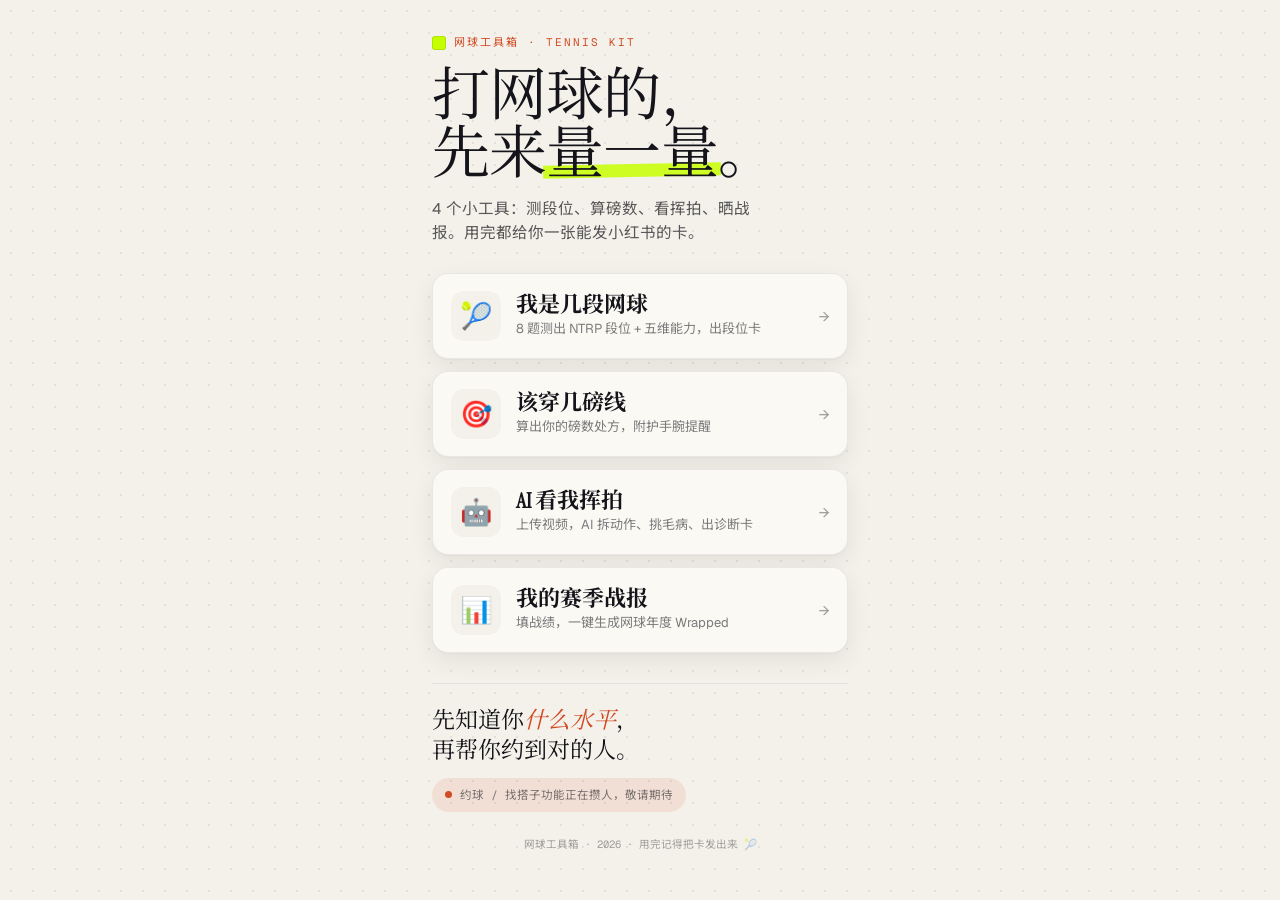
==== index.html @ 1c6d8c58 "网球工具箱 deploy" ====
<!DOCTYPE html>
<html lang="zh-CN">
<head>
<meta charset="utf-8">
<meta name="viewport" content="width=device-width, initial-scale=1, maximum-scale=1, user-scalable=no">
<title>网球工具箱 · 测段位 · 算磅数 · 看挥拍 · 晒战报</title>
<link rel="preconnect" href="https://fonts.googleapis.com">
<link rel="preconnect" href="https://fonts.gstatic.com" crossorigin>
<link href="https://fonts.googleapis.com/css2?family=Instrument+Serif:ital@0;1&family=Geist:wght@400;500;600&family=Geist+Mono:wght@400;500&family=Noto+Serif+SC:wght@500;700&family=Noto+Sans+SC:wght@400;500&display=swap" rel="stylesheet">
<style>
:root{
  --ink:#14141A; --ink-70:rgba(20,20,26,.70); --ink-55:rgba(20,20,26,.55); --ink-38:rgba(20,20,26,.38);
  --ink-12:rgba(20,20,26,.12); --ink-08:rgba(20,20,26,.08);
  --bone:#F4F1EA; --paper:#FBF9F4; --accent:#D14A24; --accent-soft:rgba(209,74,36,.10);
  --grass:#C6FF00; --grass-deep:#9FD000;
  --font-display:"Instrument Serif","Noto Serif SC",Georgia,serif;
  --font-ui:"Geist","Noto Sans SC",-apple-system,system-ui,sans-serif;
  --font-mono:"Geist Mono","Noto Sans SC",ui-monospace,monospace;
  --shadow:0 1px 2px rgba(20,20,26,.04),0 8px 24px rgba(20,20,26,.07);
  --ease:cubic-bezier(.2,.7,.2,1);
}
*{box-sizing:border-box;margin:0;padding:0}
body{background:var(--bone);color:var(--ink);font-family:var(--font-ui);line-height:1.55;-webkit-font-smoothing:antialiased;
  display:flex;justify-content:center;min-height:100vh;background-image:radial-gradient(var(--ink-08) 1px,transparent 1px);background-size:22px 22px}
.wrap{width:100%;max-width:460px;padding:34px 22px 40px;display:flex;flex-direction:column;animation:lift .5s var(--ease) both}
@keyframes lift{from{opacity:0;transform:translateY(14px);filter:blur(3px)}to{opacity:1;transform:none;filter:none}}
.brandline{font-family:var(--font-mono);font-size:11px;letter-spacing:.18em;text-transform:uppercase;color:var(--accent);display:flex;align-items:center;gap:8px}
.brandline::before{content:"";width:14px;height:14px;background:var(--grass);border-radius:3px;box-shadow:0 0 0 1px var(--ink-12) inset}
.hero{font-family:var(--font-display);font-weight:400;font-size:58px;line-height:1;letter-spacing:-.015em;margin:16px 0 0}
.hero em{font-style:italic;color:var(--accent)}
.hero .mark{position:relative;display:inline-block}
.hero .mark::after{content:"";position:absolute;left:-2%;right:-2%;bottom:6px;height:13px;background:var(--grass);z-index:-1;opacity:.85;transform:rotate(-1.2deg)}
.sub{font-size:15.5px;color:var(--ink-70);margin-top:14px;max-width:32ch}
.tools{margin-top:28px;display:flex;flex-direction:column;gap:12px}
.tool{display:flex;align-items:center;gap:15px;background:var(--paper);border:1px solid var(--ink-08);border-radius:16px;padding:17px 18px;text-decoration:none;color:var(--ink);box-shadow:var(--shadow);transition:transform .16s var(--ease),border-color .16s,box-shadow .2s}
.tool:hover{border-color:var(--ink-38);transform:translateY(-2px);box-shadow:0 4px 8px rgba(20,20,26,.06),0 14px 32px rgba(20,20,26,.1)}
.tool:active{transform:translateY(0) scale(.99)}
.tool .em{font-size:26px;width:50px;height:50px;border-radius:13px;background:var(--bone);display:flex;align-items:center;justify-content:center;flex:none}
.tool .tx{flex:1}
.tool .tx h3{font-family:var(--font-display);font-size:22px;line-height:1.08}
.tool .tx p{font-size:13px;color:var(--ink-55);margin-top:2px}
.tool .ar{color:var(--ink-38);font-size:17px;font-family:var(--font-mono);transition:transform .16s var(--ease),color .16s}
.tool:hover .ar{color:var(--accent);transform:translateX(3px)}
.foot{margin-top:30px;border-top:1px solid var(--ink-08);padding-top:22px}
.foot .big{font-family:var(--font-display);font-size:23px;line-height:1.3}
.foot .big em{font-style:italic;color:var(--accent)}
.foot .note{margin-top:12px;display:inline-flex;align-items:center;gap:8px;font-family:var(--font-mono);font-size:11.5px;color:var(--ink-55);background:var(--accent-soft);padding:8px 13px;border-radius:999px}
.foot .note i{width:7px;height:7px;border-radius:50%;background:var(--accent);display:inline-block}
.copyfoot{margin-top:24px;font-family:var(--font-mono);font-size:10.5px;color:var(--ink-38);text-align:center}
</style>
</head>
<body>
<div class="wrap">
  <div class="brandline">网球工具箱 · Tennis Kit</div>
  <h1 class="hero">打网球的，<br>先来<span class="mark">量一量</span>。</h1>
  <p class="sub">4 个小工具：测段位、算磅数、看挥拍、晒战报。用完都给你一张能发小红书的卡。</p>

  <div class="tools">
    <a class="tool" href="./level/index.html">
      <div class="em">🎾</div>
      <div class="tx"><h3>我是几段网球</h3><p>8 题测出 NTRP 段位 + 五维能力，出段位卡</p></div>
      <div class="ar">→</div>
    </a>
    <a class="tool" href="./string/index.html">
      <div class="em">🎯</div>
      <div class="tx"><h3>该穿几磅线</h3><p>算出你的磅数处方，附护手腕提醒</p></div>
      <div class="ar">→</div>
    </a>
    <a class="tool" href="./swing/index.html">
      <div class="em">🤖</div>
      <div class="tx"><h3>AI 看我挥拍</h3><p>上传视频，AI 拆动作、挑毛病、出诊断卡</p></div>
      <div class="ar">→</div>
    </a>
    <a class="tool" href="./season/index.html">
      <div class="em">📊</div>
      <div class="tx"><h3>我的赛季战报</h3><p>填战绩，一键生成网球年度 Wrapped</p></div>
      <div class="ar">→</div>
    </a>
  </div>

  <div class="foot">
    <div class="big">先知道你<em>什么水平</em>，<br>再帮你约到对的人。</div>
    <div class="note"><i></i>约球 / 找搭子功能正在攒人，敬请期待</div>
  </div>
  <div class="copyfoot">网球工具箱 · 2026 · 用完记得把卡发出来 🎾</div>
</div>
</body>
</html>
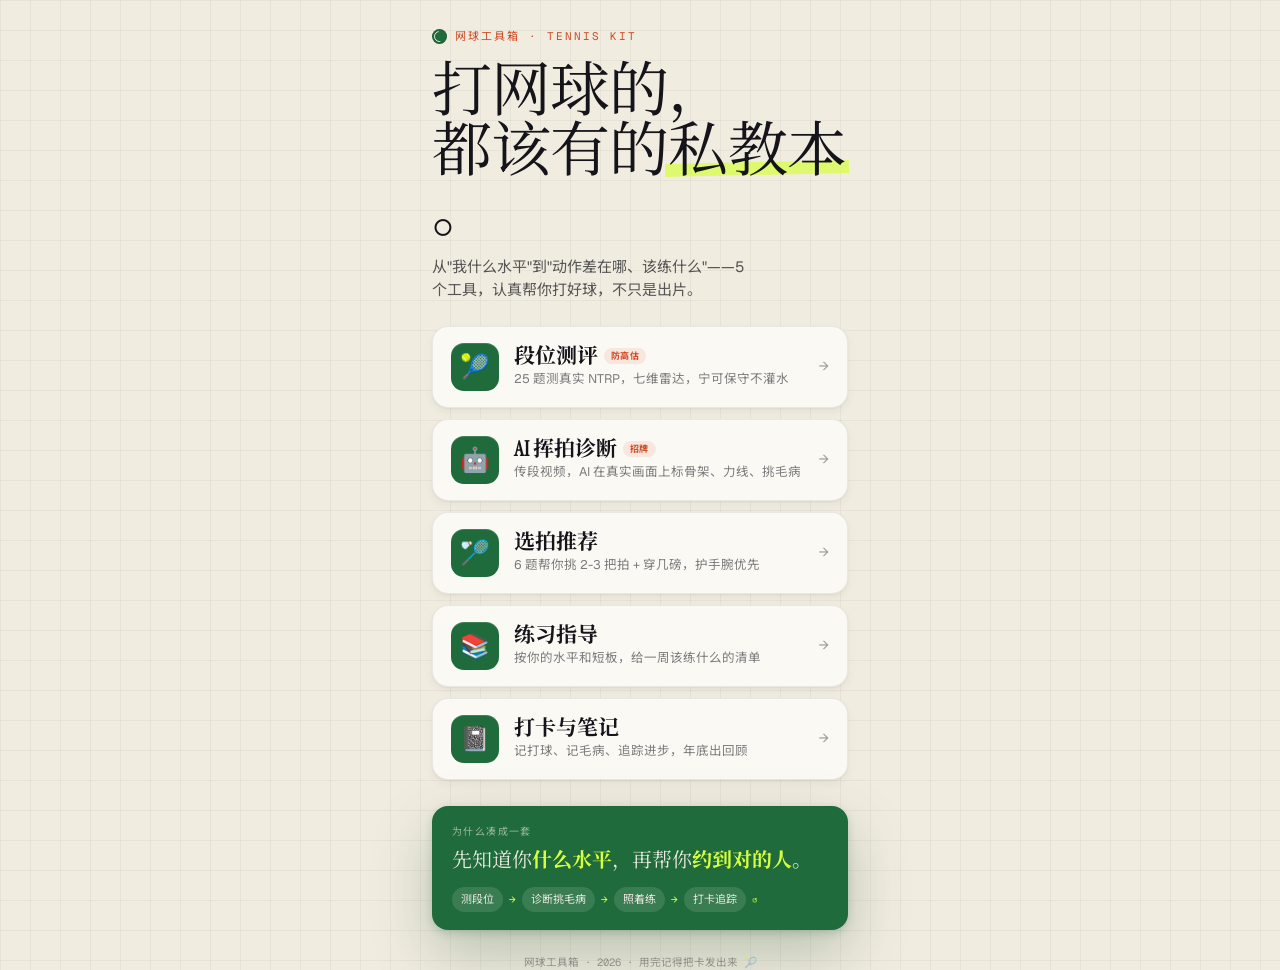
==== commit df80373c: "V2: 段位/AI诊断/选拍/练习/打卡 全重做 + 球场速写本 UI" ====
--- a/index.html
+++ b/index.html
@@ -3,84 +3,55 @@
 <head>
 <meta charset="utf-8">
 <meta name="viewport" content="width=device-width, initial-scale=1, maximum-scale=1, user-scalable=no">
-<title>网球工具箱 · 测段位 · 算磅数 · 看挥拍 · 晒战报</title>
-<link rel="preconnect" href="https://fonts.googleapis.com">
-<link rel="preconnect" href="https://fonts.gstatic.com" crossorigin>
+<title>网球工具箱 · 测段位 · AI看挥拍 · 选拍 · 练习 · 打卡</title>
+<link rel="preconnect" href="https://fonts.googleapis.com"><link rel="preconnect" href="https://fonts.gstatic.com" crossorigin>
 <link href="https://fonts.googleapis.com/css2?family=Instrument+Serif:ital@0;1&family=Geist:wght@400;500;600&family=Geist+Mono:wght@400;500&family=Noto+Serif+SC:wght@500;700&family=Noto+Sans+SC:wght@400;500&display=swap" rel="stylesheet">
+<link rel="stylesheet" href="./assets/app.css">
 <style>
-:root{
-  --ink:#14141A; --ink-70:rgba(20,20,26,.70); --ink-55:rgba(20,20,26,.55); --ink-38:rgba(20,20,26,.38);
-  --ink-12:rgba(20,20,26,.12); --ink-08:rgba(20,20,26,.08);
-  --bone:#F4F1EA; --paper:#FBF9F4; --accent:#D14A24; --accent-soft:rgba(209,74,36,.10);
-  --grass:#C6FF00; --grass-deep:#9FD000;
-  --font-display:"Instrument Serif","Noto Serif SC",Georgia,serif;
-  --font-ui:"Geist","Noto Sans SC",-apple-system,system-ui,sans-serif;
-  --font-mono:"Geist Mono","Noto Sans SC",ui-monospace,monospace;
-  --shadow:0 1px 2px rgba(20,20,26,.04),0 8px 24px rgba(20,20,26,.07);
-  --ease:cubic-bezier(.2,.7,.2,1);
-}
-*{box-sizing:border-box;margin:0;padding:0}
-body{background:var(--bone);color:var(--ink);font-family:var(--font-ui);line-height:1.55;-webkit-font-smoothing:antialiased;
-  display:flex;justify-content:center;min-height:100vh;background-image:radial-gradient(var(--ink-08) 1px,transparent 1px);background-size:22px 22px}
-.wrap{width:100%;max-width:460px;padding:34px 22px 40px;display:flex;flex-direction:column;animation:lift .5s var(--ease) both}
-@keyframes lift{from{opacity:0;transform:translateY(14px);filter:blur(3px)}to{opacity:1;transform:none;filter:none}}
-.brandline{font-family:var(--font-mono);font-size:11px;letter-spacing:.18em;text-transform:uppercase;color:var(--accent);display:flex;align-items:center;gap:8px}
-.brandline::before{content:"";width:14px;height:14px;background:var(--grass);border-radius:3px;box-shadow:0 0 0 1px var(--ink-12) inset}
-.hero{font-family:var(--font-display);font-weight:400;font-size:58px;line-height:1;letter-spacing:-.015em;margin:16px 0 0}
-.hero em{font-style:italic;color:var(--accent)}
-.hero .mark{position:relative;display:inline-block}
-.hero .mark::after{content:"";position:absolute;left:-2%;right:-2%;bottom:6px;height:13px;background:var(--grass);z-index:-1;opacity:.85;transform:rotate(-1.2deg)}
-.sub{font-size:15.5px;color:var(--ink-70);margin-top:14px;max-width:32ch}
-.tools{margin-top:28px;display:flex;flex-direction:column;gap:12px}
-.tool{display:flex;align-items:center;gap:15px;background:var(--paper);border:1px solid var(--ink-08);border-radius:16px;padding:17px 18px;text-decoration:none;color:var(--ink);box-shadow:var(--shadow);transition:transform .16s var(--ease),border-color .16s,box-shadow .2s}
-.tool:hover{border-color:var(--ink-38);transform:translateY(-2px);box-shadow:0 4px 8px rgba(20,20,26,.06),0 14px 32px rgba(20,20,26,.1)}
+.tools{margin-top:24px;display:flex;flex-direction:column;gap:11px}
+.tool{display:flex;align-items:center;gap:15px;background:var(--paper);border:1px solid var(--ink-08);border-radius:16px;padding:16px 18px;text-decoration:none;color:var(--ink);box-shadow:var(--sh-whisper);transition:transform .16s var(--ease-out),border-color .16s,box-shadow .2s}
+.tool:hover{border-color:var(--ink-20);transform:translateY(-2px);box-shadow:var(--sh-raise)}
 .tool:active{transform:translateY(0) scale(.99)}
-.tool .em{font-size:26px;width:50px;height:50px;border-radius:13px;background:var(--bone);display:flex;align-items:center;justify-content:center;flex:none}
+.tool .em{font-size:24px;width:48px;height:48px;border-radius:13px;background:var(--court);color:#fff;display:grid;place-items:center;flex:none;box-shadow:inset 0 1px 0 rgba(255,255,255,.15)}
 .tool .tx{flex:1}
-.tool .tx h3{font-family:var(--font-display);font-size:22px;line-height:1.08}
-.tool .tx p{font-size:13px;color:var(--ink-55);margin-top:2px}
-.tool .ar{color:var(--ink-38);font-size:17px;font-family:var(--font-mono);transition:transform .16s var(--ease),color .16s}
+.tool .tx h3{font-family:var(--font-display);font-size:21px;line-height:1.08}
+.tool .tx p{font-size:12.5px;color:var(--ink-55);margin-top:2px}
+.tool .ar{color:var(--ink-40);font-family:var(--font-mono);transition:transform .16s var(--ease-out),color .16s}
 .tool:hover .ar{color:var(--accent);transform:translateX(3px)}
-.foot{margin-top:30px;border-top:1px solid var(--ink-08);padding-top:22px}
-.foot .big{font-family:var(--font-display);font-size:23px;line-height:1.3}
-.foot .big em{font-style:italic;color:var(--accent)}
-.foot .note{margin-top:12px;display:inline-flex;align-items:center;gap:8px;font-family:var(--font-mono);font-size:11.5px;color:var(--ink-55);background:var(--accent-soft);padding:8px 13px;border-radius:999px}
-.foot .note i{width:7px;height:7px;border-radius:50%;background:var(--accent);display:inline-block}
-.copyfoot{margin-top:24px;font-family:var(--font-mono);font-size:10.5px;color:var(--ink-38);text-align:center}
+.tool .tag{font-family:var(--font-mono);font-size:9px;letter-spacing:.05em;text-transform:uppercase;color:var(--accent);background:var(--accent-soft);padding:2px 7px;border-radius:999px;margin-left:6px;vertical-align:middle}
+.loop{margin-top:26px;background:var(--court);border-radius:16px;padding:18px 20px;color:var(--on-court);box-shadow:var(--sh-court)}
+.loop .lt{font-family:var(--font-mono);font-size:10px;letter-spacing:.14em;text-transform:uppercase;color:var(--on-court-dim)}
+.loop .lf{font-family:var(--font-display);font-size:20px;line-height:1.35;margin-top:8px}
+.loop .lf b{color:var(--ball);font-style:normal}
+.loop .chain{display:flex;align-items:center;gap:6px;margin-top:13px;font-family:var(--font-mono);font-size:11px;color:var(--on-court);flex-wrap:wrap}
+.loop .chain span{background:rgba(255,255,255,.12);padding:4px 9px;border-radius:999px}
+.loop .chain i{color:var(--ball);font-style:normal}
+.copyfoot{margin-top:24px;font-family:var(--font-mono);font-size:10.5px;color:var(--ink-40);text-align:center}
 </style>
 </head>
 <body>
 <div class="wrap">
-  <div class="brandline">网球工具箱 · Tennis Kit</div>
-  <h1 class="hero">打网球的，<br>先来<span class="mark">量一量</span>。</h1>
-  <p class="sub">4 个小工具：测段位、算磅数、看挥拍、晒战报。用完都给你一张能发小红书的卡。</p>
+  <div class="brandline"><span class="logo"></span>网球工具箱 · Tennis Kit</div>
+  <h1 class="hero">打网球的，<br>都该有的<span class="mark">私教本</span>。</h1>
+  <p class="sub">从"我什么水平"到"动作差在哪、该练什么"——5 个工具，认真帮你打好球，不只是出片。</p>
 
   <div class="tools">
     <a class="tool" href="./level/index.html">
-      <div class="em">🎾</div>
-      <div class="tx"><h3>我是几段网球</h3><p>8 题测出 NTRP 段位 + 五维能力，出段位卡</p></div>
-      <div class="ar">→</div>
-    </a>
+      <div class="em">🎾</div><div class="tx"><h3>段位测评<span class="tag">防高估</span></h3><p>25 题测真实 NTRP，七维雷达，宁可保守不灌水</p></div><div class="ar">→</div></a>
+    <a class="tool" href="./swing/index.html">
+      <div class="em">🤖</div><div class="tx"><h3>AI 挥拍诊断<span class="tag">招牌</span></h3><p>传段视频，AI 在真实画面上标骨架、力线、挑毛病</p></div><div class="ar">→</div></a>
     <a class="tool" href="./string/index.html">
-      <div class="em">🎯</div>
-      <div class="tx"><h3>该穿几磅线</h3><p>算出你的磅数处方，附护手腕提醒</p></div>
-      <div class="ar">→</div>
-    </a>
-    <a class="tool" href="./swing/index.html">
-      <div class="em">🤖</div>
-      <div class="tx"><h3>AI 看我挥拍</h3><p>上传视频，AI 拆动作、挑毛病、出诊断卡</p></div>
-      <div class="ar">→</div>
-    </a>
-    <a class="tool" href="./season/index.html">
-      <div class="em">📊</div>
-      <div class="tx"><h3>我的赛季战报</h3><p>填战绩，一键生成网球年度 Wrapped</p></div>
-      <div class="ar">→</div>
-    </a>
+      <div class="em">🏸</div><div class="tx"><h3>选拍推荐</h3><p>6 题帮你挑 2-3 把拍 + 穿几磅，护手腕优先</p></div><div class="ar">→</div></a>
+    <a class="tool" href="./practice/index.html">
+      <div class="em">📚</div><div class="tx"><h3>练习指导</h3><p>按你的水平和短板，给一周该练什么的清单</p></div><div class="ar">→</div></a>
+    <a class="tool" href="./log/index.html">
+      <div class="em">📓</div><div class="tx"><h3>打卡与笔记</h3><p>记打球、记毛病、追踪进步，年底出回顾</p></div><div class="ar">→</div></a>
   </div>
 
-  <div class="foot">
-    <div class="big">先知道你<em>什么水平</em>，<br>再帮你约到对的人。</div>
-    <div class="note"><i></i>约球 / 找搭子功能正在攒人，敬请期待</div>
+  <div class="loop">
+    <div class="lt">为什么凑成一套</div>
+    <div class="lf">先知道你<b>什么水平</b>，再帮你<b>约到对的人</b>。</div>
+    <div class="chain"><span>测段位</span><i>→</i><span>诊断挑毛病</span><i>→</i><span>照着练</span><i>→</i><span>打卡追踪</span><i>↺</i></div>
   </div>
   <div class="copyfoot">网球工具箱 · 2026 · 用完记得把卡发出来 🎾</div>
 </div>
--- a/assets/app.css
+++ b/assets/app.css
@@ -0,0 +1,215 @@
+/* ============================================================
+   网球工具箱 · 统一设计系统「球场速写本 / Baseline」v2
+   双绿体系：--court 球场深苔绿(识别/深色记分牌) + --ball 网球荧光(只做"球"符号)
+   ============================================================ */
+:root{
+  /* 墨色（暖近黑） */
+  --ink:#14141A; --ink-80:rgba(20,20,26,.80); --ink-70:rgba(20,20,26,.70);
+  --ink-55:rgba(20,20,26,.55); --ink-40:rgba(20,20,26,.38); --ink-20:rgba(20,20,26,.18);
+  --ink-12:rgba(20,20,26,.12); --ink-08:rgba(20,20,26,.08); --ink-04:rgba(20,20,26,.04);
+  /* 纸/骨白 */
+  --bone:#F1ECE0; --bone-2:#E8E1D2; --paper:#FBF9F4;
+  /* 主强调：朱红 */
+  --accent:#D14A24; --accent-soft:rgba(209,74,36,.10); --accent-line:rgba(209,74,36,.22);
+  /* 运动识别色 */
+  --court:#1F6B3B; --court-deep:#164D2B; --court-soft:rgba(31,107,59,.10); --court-line:rgba(31,107,59,.24);
+  --ball:#D8FF3E; --ball-ink:#9FC400;
+  /* 语义 */
+  --ok:#1E8A5E; --ok-soft:rgba(30,138,94,.12); --warn:#B4521A; --warn-soft:rgba(180,82,26,.10);
+  --on-court:rgba(245,241,234,.94); --on-court-dim:rgba(245,241,234,.58);
+  /* 字体 */
+  --font-display:"Instrument Serif","Noto Serif SC",Georgia,serif;
+  --font-ui:"Geist","Noto Sans SC",-apple-system,system-ui,sans-serif;
+  --font-mono:"Geist Mono",ui-monospace,"Noto Sans SC",monospace;
+  /* 字号 */
+  --fs-micro:11px; --fs-meta:12px; --fs-sm:13px; --fs-body:15px; --fs-lede:18px;
+  --fs-h3:22px; --fs-h2-sm:30px; --fs-h2:44px; --fs-h1:60px; --fs-display:100px;
+  /* 圆角 */
+  --r-chip:999px; --r-btn:12px; --r-field:12px; --r-card:18px; --r-card-lg:22px; --r-sm:10px;
+  /* 阴影（暖棕调多层） */
+  --sh-whisper:0 1px 2px rgba(40,30,18,.05),0 4px 10px rgba(40,30,18,.05);
+  --sh-raise:0 2px 4px rgba(40,30,18,.06),0 10px 24px rgba(40,30,18,.08);
+  --sh-card:0 2px 6px rgba(40,30,18,.07),0 18px 44px rgba(40,30,18,.12);
+  --sh-court:0 3px 8px rgba(22,77,43,.18),0 24px 60px rgba(22,77,43,.26);
+  --sh-inset:inset 0 1px 0 rgba(255,255,255,.5);
+  /* 间距 */
+  --sp-1:4px;--sp-2:8px;--sp-3:12px;--sp-4:16px;--sp-5:20px;--sp-6:24px;--sp-8:32px;--sp-10:40px;--sp-12:48px;
+  /* 缓动 */
+  --ease:cubic-bezier(.2,.7,.2,1); --ease-out:cubic-bezier(.16,1,.3,1); --ease-io:cubic-bezier(.65,0,.35,1);
+  --dur-fast:.13s; --dur-med:.2s; --dur-slow:.32s;
+  --court-grid:rgba(20,20,26,.045);
+}
+*{box-sizing:border-box;margin:0;padding:0}
+html,body{height:100%}
+body{
+  background:var(--bone); color:var(--ink); font-family:var(--font-ui); line-height:1.55;
+  -webkit-font-smoothing:antialiased; text-rendering:optimizeLegibility; display:flex; justify-content:center;
+  background-image:linear-gradient(var(--court-grid) 1px,transparent 1px),linear-gradient(90deg,var(--court-grid) 1px,transparent 1px);
+  background-size:30px 30px;
+}
+.wrap{width:100%;max-width:460px;min-height:100vh;padding:28px 22px 44px;display:flex;flex-direction:column}
+.view{display:none}
+.view.on{display:flex;flex-direction:column;flex:1;animation:liftin .5s var(--ease-out) both}
+@keyframes liftin{from{opacity:0;transform:translateY(16px) scale(.99);filter:blur(3px)}to{opacity:1;transform:none;filter:none}}
+
+/* 纸张颗粒 */
+.grain{position:relative;isolation:isolate}
+.grain::before{content:"";position:absolute;inset:0;pointer-events:none;z-index:0;opacity:.4;mix-blend-mode:multiply;
+  background-image:url("data:image/svg+xml,%3Csvg viewBox='0 0 200 200' xmlns='http://www.w3.org/2000/svg'%3E%3Cfilter id='n'%3E%3CfeTurbulence type='fractalNoise' baseFrequency='0.9' numOctaves='2'/%3E%3CfeColorMatrix values='0 0 0 0 0 0 0 0 0 0 0 0 0 0 0 0 0 0 0.5 0'/%3E%3C/filter%3E%3Crect width='100%25' height='100%25' filter='url(%23n)'/%3E%3C/svg%3E")}
+@media(max-width:720px){.grain::before{display:none}}
+
+/* 品牌行 + 网球 logo */
+.brandline{font-family:var(--font-mono);font-size:11px;letter-spacing:.18em;text-transform:uppercase;color:var(--accent);display:flex;align-items:center;gap:8px}
+.brandline .logo{width:15px;height:15px;border-radius:50%;flex:none;position:relative;background:var(--court);box-shadow:0 0 0 1px var(--ink-12) inset}
+.brandline .logo::after{content:"";position:absolute;inset:2px;border-radius:50%;border:1.5px solid rgba(255,255,255,.85);clip-path:polygon(0 0,42% 0,58% 100%,0 100%)}
+
+/* 标题 */
+.hero{font-family:var(--font-display);font-weight:400;font-size:var(--fs-h1);line-height:1;letter-spacing:-.015em;margin:16px 0 0}
+.hero em{font-style:italic;color:var(--accent)}
+.hero .mark{position:relative;display:inline-block}
+.hero .mark::after{content:"";position:absolute;left:-2%;right:-2%;bottom:6px;height:13px;background:var(--ball);z-index:-1;opacity:.7;transform:rotate(-1.2deg)}
+.sub{font-size:var(--fs-body);color:var(--ink-70);margin-top:14px;max-width:32ch}
+.display{font-family:var(--font-display);font-weight:400;line-height:1.05;letter-spacing:-.01em}
+.display em{font-style:italic;color:var(--accent)}
+.mono{font-family:var(--font-mono)}
+
+/* 顶部进度 */
+.q-head{display:flex;align-items:center;justify-content:space-between;margin-bottom:18px}
+.q-count{font-family:var(--font-mono);font-size:13px;color:var(--ink-55)}
+.q-count b{color:var(--accent);font-size:15px}
+.bar{position:relative;height:6px;background:var(--ink-08);border-radius:999px;overflow:hidden;margin-bottom:28px}
+.bar::before{content:"";position:absolute;inset:0;background:repeating-linear-gradient(90deg,transparent 0 calc(25% - 1px),rgba(20,20,26,.10) calc(25% - 1px) 25%)}
+.bar>i{position:relative;display:block;height:100%;border-radius:999px;background:linear-gradient(90deg,var(--court),var(--court-deep));transition:width .45s var(--ease-io)}
+.bar>i::after{content:"";position:absolute;right:-1px;top:50%;transform:translateY(-50%);width:8px;height:8px;border-radius:50%;background:var(--ball);box-shadow:0 0 0 3px rgba(216,255,62,.25)}
+
+/* 问题/维度标 */
+.q-dim{font-family:var(--font-mono);font-size:11px;letter-spacing:.14em;text-transform:uppercase;color:var(--accent);margin-bottom:10px}
+.q-title{font-family:var(--font-display);font-size:32px;line-height:1.12;letter-spacing:-.01em;margin-bottom:8px}
+.q-note{font-size:13px;color:var(--ink-40);margin-bottom:22px;line-height:1.5}
+
+/* 选项卡 */
+.opts{display:flex;flex-direction:column;gap:11px}
+.opt{position:relative;text-align:left;background:var(--paper);border:1px solid var(--ink-08);border-radius:14px;padding:15px 17px;font-size:15px;color:var(--ink);cursor:pointer;display:flex;align-items:center;gap:14px;box-shadow:var(--sh-whisper);overflow:hidden;transition:border-color var(--dur-med),background var(--dur-med),transform var(--dur-fast) var(--ease-out),box-shadow var(--dur-med)}
+.opt::before{content:"";position:absolute;left:0;top:0;bottom:0;width:3px;background:var(--accent);transform:scaleY(0);transition:transform var(--dur-med) var(--ease-out)}
+.opt:hover{border-color:var(--ink-20);transform:translateX(2px)}
+.opt:hover::before{transform:scaleY(.4)}
+.opt .ix{font-family:var(--font-mono);font-size:12px;color:var(--ink-40);border:1px solid var(--ink-12);border-radius:8px;width:25px;height:25px;display:grid;place-items:center;flex:none;transition:all var(--dur-med)}
+.opt .ox{flex:1}
+.opt.sel{border-color:var(--accent);background:var(--accent-soft);box-shadow:var(--sh-raise)}
+.opt.sel::before{transform:scaleY(1)}
+.opt.sel .ix{background:var(--accent);color:#fff;border-color:var(--accent)}
+
+/* chip 单选 */
+.chips{display:flex;gap:8px;flex-wrap:wrap}
+.chip{font-family:var(--font-ui);font-size:14px;padding:10px 15px;border:1px solid var(--ink-12);border-radius:var(--r-chip);background:var(--paper);color:var(--ink-70);cursor:pointer;box-shadow:var(--sh-whisper);transition:all var(--dur-med) var(--ease)}
+.chip:hover{background:var(--ink-04);color:var(--ink)}
+.chip.sel{background:var(--ink);color:var(--bone);border-color:var(--ink)}
+
+/* 表单 */
+.field{margin-bottom:16px}
+.field>label{display:block;font-family:var(--font-mono);font-size:10.5px;letter-spacing:.1em;text-transform:uppercase;color:var(--ink-55);margin-bottom:7px}
+.field input,.field textarea,.field select{width:100%;font-family:var(--font-ui);font-size:16px;padding:13px 14px;border:1px solid var(--ink-12);border-radius:var(--r-field);background:var(--paper);color:var(--ink);box-shadow:var(--sh-whisper)}
+.field input:focus,.field textarea:focus{outline:none;border-color:var(--accent)}
+.field-row{display:flex;gap:12px}
+.field-row .field{flex:1}
+
+/* 按钮 */
+.btn{appearance:none;border:1px solid transparent;cursor:pointer;font-family:var(--font-ui);font-weight:500;border-radius:var(--r-btn);transition:transform var(--dur-fast) var(--ease-out),box-shadow var(--dur-med) var(--ease),background var(--dur-med)}
+.btn:active{transform:translateY(1px) scale(.99)}
+.btn-primary{background:var(--ink);color:var(--paper);font-size:17px;padding:16px 22px;width:100%;display:flex;align-items:center;justify-content:center;gap:10px;box-shadow:var(--sh-raise),inset 0 1px 0 rgba(255,255,255,.08)}
+.btn-primary:hover{transform:translateY(-1px);box-shadow:var(--sh-card)}
+.btn-primary .dot{width:9px;height:9px;border-radius:50%;background:var(--ball)}
+.btn-court{background:var(--court);color:#fff;box-shadow:var(--sh-raise)}
+.btn-court:hover{background:var(--court-deep);transform:translateY(-1px)}
+.btn-ghost{background:var(--paper);border:1px solid var(--ink-12);color:var(--ink);font-size:14.5px;padding:14px;box-shadow:var(--sh-whisper)}
+.btn-ghost:hover{background:var(--ink-04);border-color:var(--ink-20)}
+.btn-text{background:none;border:none;color:var(--ink-55);font-family:var(--font-ui);font-size:14px;cursor:pointer;padding:13px;width:100%;text-decoration:underline;text-underline-offset:3px}
+.btn-text:hover{color:var(--ink)}
+.actions{display:flex;flex-direction:column;gap:10px;margin-top:24px}
+.btn-row{display:flex;gap:10px}
+.btn-row .btn{flex:1}
+.hint{margin-top:6px;font-size:12px;color:var(--ink-40);text-align:center;line-height:1.5}
+.intro-foot{margin-top:12px;font-size:12px;color:var(--ink-40);text-align:center;line-height:1.5}
+.meta-row{display:flex;gap:18px;margin-top:24px;font-family:var(--font-mono);font-size:12px;color:var(--ink-55)}
+.meta-row b{color:var(--ink);font-weight:500}
+.intro-top{flex:1;display:flex;flex-direction:column;justify-content:center}
+.tips{margin-top:18px;background:var(--paper);border:1px solid var(--ink-08);border-radius:14px;padding:14px 16px;font-size:13px;color:var(--ink-70);line-height:1.6;box-shadow:var(--sh-whisper)}
+.tips b{color:var(--ink)}
+
+/* ============ 分享卡：深色球场记分牌 + 骨白纸 ============ */
+.r-head{text-align:center;margin-bottom:18px}
+.r-head .brandline{justify-content:center}
+.r-head h2{font-family:var(--font-display);font-size:30px;margin-top:8px}
+.card-stage{display:flex;justify-content:center}
+.card{width:400px;background:var(--paper);border-radius:var(--r-card-lg);overflow:hidden;position:relative;border:1px solid var(--ink-08);box-shadow:var(--sh-card),var(--sh-inset)}
+@media(max-width:430px){.card{width:100%}}
+.card-court{position:relative;padding:24px 28px 22px;background:radial-gradient(120% 140% at 80% -20%,var(--court) 0%,var(--court-deep) 72%);color:var(--on-court)}
+.card-court::after{content:"";position:absolute;left:28px;right:28px;bottom:15px;height:1px;background:rgba(255,255,255,.22)}
+.cc-eyebrow{font-family:var(--font-mono);font-size:11px;letter-spacing:.16em;text-transform:uppercase;color:var(--on-court-dim);display:flex;justify-content:space-between}
+.cc-num{font-family:var(--font-display);font-size:var(--fs-display);line-height:.72;letter-spacing:-.03em;color:#fff;position:relative;display:inline-block;margin-top:10px}
+.cc-num small{font-size:30px;color:var(--on-court-dim)}
+.cc-num .ball{position:absolute;top:6px;right:-20px;width:12px;height:12px;border-radius:50%;background:var(--ball);box-shadow:0 0 0 3px rgba(216,255,62,.22)}
+.cc-side{display:flex;align-items:flex-end;gap:16px}
+.cc-grade{font-family:var(--font-display);font-style:italic;font-size:25px;color:var(--ball);line-height:1.02}
+.cc-tag{font-family:var(--font-mono);font-size:11px;color:var(--on-court-dim);margin-top:7px}
+.card-pad{position:relative;z-index:1;padding:20px 28px 18px}
+.c-quip{font-family:var(--font-display);font-size:20px;line-height:1.34;margin:2px 2px 16px;color:var(--ink)}
+.c-quip::before{content:"\201C";color:var(--accent);font-size:26px;margin-right:1px}
+.c-rows{display:flex;flex-direction:column;gap:12px;border-top:1px solid var(--ink-08);padding-top:15px}
+.c-row{display:flex;gap:12px;align-items:flex-start}
+.c-row .k{font-family:var(--font-mono);font-size:10.5px;letter-spacing:.08em;text-transform:uppercase;color:var(--ink-40);width:78px;flex:none;padding-top:2px}
+.c-row .v{font-size:13.5px;color:var(--ink-70);line-height:1.5}
+.c-row .v b{color:var(--ink);font-weight:600}
+.c-foot{display:flex;align-items:center;justify-content:space-between;margin-top:16px;padding-top:12px;border-top:1px solid var(--ink-08);font-family:var(--font-mono);font-size:10.5px;color:var(--ink-40)}
+.c-foot .badge{display:flex;align-items:center;gap:6px;color:var(--ink-55)}
+.c-foot .badge .ball{width:9px;height:9px;background:var(--ball);border-radius:50%;box-shadow:0 0 0 1.5px var(--ball-ink) inset}
+
+/* 段位刻度尺（court 面板内用浅色版） */
+.sc-track{position:relative;height:3px;background:rgba(255,255,255,.18);border-radius:2px;margin:30px 6px 30px}
+.sc-fill{position:absolute;left:0;top:0;height:100%;background:var(--ball);border-radius:2px}
+.sd{position:absolute;top:50%;width:8px;height:8px;border-radius:50%;background:rgba(255,255,255,.25);transform:translate(-50%,-50%)}
+.sd.on{background:var(--ball)}
+.sd.cur{width:15px;height:15px;background:#fff;box-shadow:0 0 0 4px rgba(216,255,62,.3)}
+.sdl{position:absolute;top:14px;left:50%;transform:translateX(-50%);font-family:var(--font-mono);font-size:9px;color:var(--on-court-dim);white-space:nowrap}
+.sd.cur .sdl{color:#fff;font-weight:600;font-size:10.5px}
+
+/* 刻度条（能力分布） */
+.stat-bar{display:flex;flex-direction:column;gap:10px}
+.stat-bar .srow{display:flex;justify-content:space-between;font-family:var(--font-mono);font-size:11px;letter-spacing:.03em;color:var(--ink-55);margin-bottom:4px}
+.stat-bar .srow b{color:var(--ink);font-weight:500;font-variant-numeric:tabular-nums}
+.stat-bar .rail{height:8px;border-radius:999px;background:var(--ink-08);overflow:hidden}
+.stat-bar .fill{height:100%;border-radius:999px;background:var(--court);transition:width .6s var(--ease-io)}
+.stat-bar .fill.weak{background:var(--accent)}
+
+/* 诊断条目 */
+.dg{display:flex;gap:11px;padding:13px 0;border-top:1px solid var(--ink-08)}
+.dg .ic{width:22px;height:22px;border-radius:50%;flex:none;display:grid;place-items:center;font-size:12px;font-weight:700;margin-top:1px}
+.dg.ok .ic{background:var(--ok-soft);color:var(--ok)}
+.dg.no .ic{background:var(--accent-soft);color:var(--accent)}
+.dg .tx h4{font-size:14.5px;font-weight:600;margin-bottom:2px}
+.dg .tx p{font-size:13px;color:var(--ink-70);line-height:1.5}
+
+/* 深色面板（雷达/数据通用） */
+.court-panel{background:radial-gradient(120% 140% at 80% -20%,var(--court) 0%,var(--court-deep) 72%);border-radius:var(--r-card);padding:18px;box-shadow:var(--sh-court);color:var(--on-court)}
+
+/* spinner / empty */
+#load,.load-wrap{align-items:center;justify-content:center;text-align:center}
+.spinner{width:54px;height:54px;border:3px solid var(--ink-12);border-top-color:var(--court);border-radius:50%;animation:spin 1s linear infinite;margin-bottom:20px}
+@keyframes spin{to{transform:rotate(360deg)}}
+.load-t{font-family:var(--font-display);font-size:26px}
+.load-s{font-family:var(--font-mono);font-size:12px;color:var(--ink-55);margin-top:10px}
+.empty{display:flex;flex-direction:column;align-items:center;text-align:center;gap:14px;padding:30px 20px}
+.empty h3{font-family:var(--font-display);font-size:24px}
+.empty p{font-size:14px;color:var(--ink-55);max-width:30ch;line-height:1.6}
+
+/* toast */
+.toast{position:fixed;left:50%;bottom:26px;transform:translateX(-50%) translateY(20px);opacity:0;pointer-events:none;background:var(--ink);color:var(--paper);padding:14px 18px;border-radius:14px;max-width:340px;font-size:13.5px;line-height:1.5;box-shadow:var(--sh-card);transition:opacity .3s,transform .3s var(--ease);z-index:50}
+.toast.on{opacity:1;transform:translateX(-50%)}
+.toast b{color:var(--ball)}
+
+/* 杂项 */
+.back-link{margin-top:22px;background:none;border:none;font-family:var(--font-mono);font-size:13px;color:var(--ink-40);cursor:pointer;align-self:flex-start}
+.back-link:hover{color:var(--ink)}
+.nav-home{position:fixed;top:18px;left:18px;z-index:40;width:38px;height:38px;border-radius:50%;background:var(--paper);border:1px solid var(--ink-12);box-shadow:var(--sh-whisper);display:grid;place-items:center;text-decoration:none;color:var(--ink);font-size:17px}
+.nav-home:hover{background:var(--ink-04)}
+.tabular{font-variant-numeric:tabular-nums}
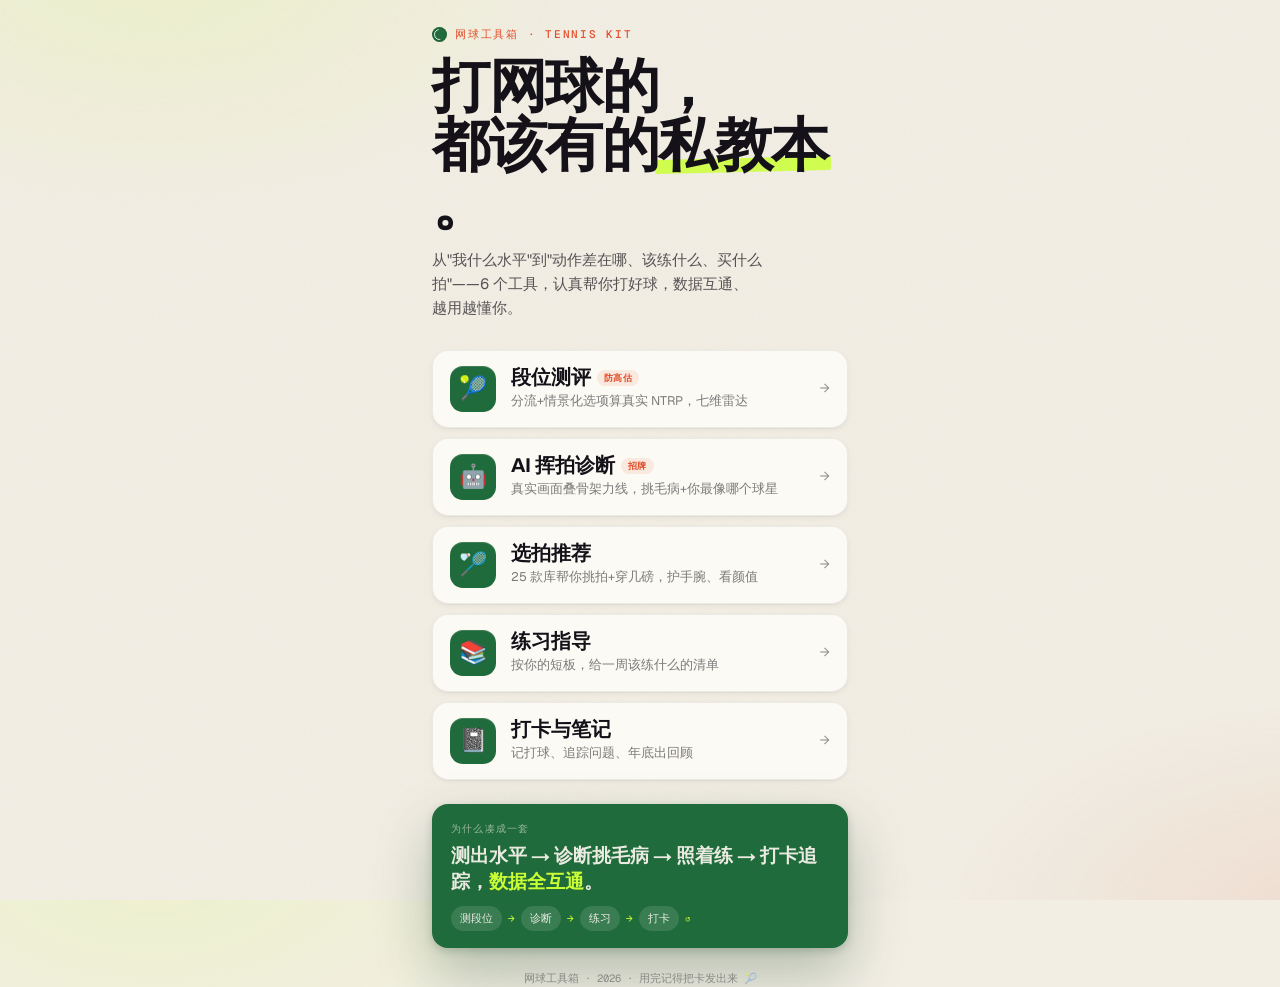
==== commit 349cdb8b: "V3: 情景化测评+球星匹配诊断+30款选拍+个人档案+运动UI" ====
--- a/index.html
+++ b/index.html
@@ -5,55 +5,73 @@
 <meta name="viewport" content="width=device-width, initial-scale=1, maximum-scale=1, user-scalable=no">
 <title>网球工具箱 · 测段位 · AI看挥拍 · 选拍 · 练习 · 打卡</title>
 <link rel="preconnect" href="https://fonts.googleapis.com"><link rel="preconnect" href="https://fonts.gstatic.com" crossorigin>
-<link href="https://fonts.googleapis.com/css2?family=Instrument+Serif:ital@0;1&family=Geist:wght@400;500;600&family=Geist+Mono:wght@400;500&family=Noto+Serif+SC:wght@500;700&family=Noto+Sans+SC:wght@400;500&display=swap" rel="stylesheet">
+<link href="https://fonts.googleapis.com/css2?family=Archivo:wght@500;600;700;800;900&family=Geist:wght@400;500;600&family=Geist+Mono:wght@400;500&display=swap" rel="stylesheet">
 <link rel="stylesheet" href="./assets/app.css">
+<script src="./assets/profile.js"></script>
 <style>
-.tools{margin-top:24px;display:flex;flex-direction:column;gap:11px}
-.tool{display:flex;align-items:center;gap:15px;background:var(--paper);border:1px solid var(--ink-08);border-radius:16px;padding:16px 18px;text-decoration:none;color:var(--ink);box-shadow:var(--sh-whisper);transition:transform .16s var(--ease-out),border-color .16s,box-shadow .2s}
-.tool:hover{border-color:var(--ink-20);transform:translateY(-2px);box-shadow:var(--sh-raise)}
+.me{margin-top:18px;border-radius:var(--r-card);overflow:hidden;text-decoration:none;display:block;box-shadow:var(--sh-court)}
+.me .top{background:radial-gradient(120% 140% at 82% -20%,var(--court),var(--court-deep) 74%);padding:16px 18px;display:flex;align-items:center;gap:14px;color:var(--on-court)}
+.me .ring{--p:0;width:48px;height:48px;border-radius:50%;flex:none;background:conic-gradient(var(--ball) calc(var(--p)*1%),rgba(255,255,255,.16) 0);display:grid;place-items:center}
+.me .ring i{width:37px;height:37px;border-radius:50%;background:var(--court-deep);display:grid;place-items:center;font-family:var(--font-num);font-weight:700;font-size:13px;color:#fff;font-style:normal}
+.me .info{flex:1}
+.me .info b{font-family:var(--font-display);font-weight:800;font-size:18px;color:#fff;display:block}
+.me .info span{font-family:var(--font-mono);font-size:11px;color:var(--on-court-dim)}
+.me .ar{color:var(--ball);font-size:16px}
+.tools{margin-top:12px;display:flex;flex-direction:column;gap:10px}
+.tool{display:flex;align-items:center;gap:15px;background:var(--paper);border:1px solid var(--ink-08);border-radius:16px;padding:15px 17px;text-decoration:none;color:var(--ink);box-shadow:var(--sh-1);transition:transform .16s var(--ease),border-color .16s,box-shadow .2s}
+.tool:hover{border-color:var(--ink-20);transform:translateY(-2px);box-shadow:var(--sh-2)}
 .tool:active{transform:translateY(0) scale(.99)}
-.tool .em{font-size:24px;width:48px;height:48px;border-radius:13px;background:var(--court);color:#fff;display:grid;place-items:center;flex:none;box-shadow:inset 0 1px 0 rgba(255,255,255,.15)}
-.tool .tx{flex:1}
-.tool .tx h3{font-family:var(--font-display);font-size:21px;line-height:1.08}
+.tool .em{font-size:23px;width:46px;height:46px;border-radius:13px;background:var(--court);color:#fff;display:grid;place-items:center;flex:none;box-shadow:inset 0 1px 0 rgba(255,255,255,.15)}
+.tool .tx{flex:1}.tool .tx h3{font-family:var(--font-display);font-weight:700;font-size:20px;line-height:1.08}
 .tool .tx p{font-size:12.5px;color:var(--ink-55);margin-top:2px}
-.tool .ar{color:var(--ink-40);font-family:var(--font-mono);transition:transform .16s var(--ease-out),color .16s}
-.tool:hover .ar{color:var(--accent);transform:translateX(3px)}
-.tool .tag{font-family:var(--font-mono);font-size:9px;letter-spacing:.05em;text-transform:uppercase;color:var(--accent);background:var(--accent-soft);padding:2px 7px;border-radius:999px;margin-left:6px;vertical-align:middle}
-.loop{margin-top:26px;background:var(--court);border-radius:16px;padding:18px 20px;color:var(--on-court);box-shadow:var(--sh-court)}
-.loop .lt{font-family:var(--font-mono);font-size:10px;letter-spacing:.14em;text-transform:uppercase;color:var(--on-court-dim)}
-.loop .lf{font-family:var(--font-display);font-size:20px;line-height:1.35;margin-top:8px}
-.loop .lf b{color:var(--ball);font-style:normal}
-.loop .chain{display:flex;align-items:center;gap:6px;margin-top:13px;font-family:var(--font-mono);font-size:11px;color:var(--on-court);flex-wrap:wrap}
-.loop .chain span{background:rgba(255,255,255,.12);padding:4px 9px;border-radius:999px}
-.loop .chain i{color:var(--ball);font-style:normal}
-.copyfoot{margin-top:24px;font-family:var(--font-mono);font-size:10.5px;color:var(--ink-40);text-align:center}
+.tool .ar{color:var(--ink-40);font-family:var(--font-mono);transition:transform .16s var(--ease),color .16s}.tool:hover .ar{color:var(--accent);transform:translateX(3px)}
+.tool .tag{font-family:var(--font-mono);font-size:9px;letter-spacing:.04em;text-transform:uppercase;color:var(--accent);background:var(--accent-soft);padding:2px 7px;border-radius:999px;margin-left:6px;vertical-align:middle}
+.loop{margin-top:24px;background:var(--court);border-radius:16px;padding:17px 19px;color:var(--on-court);box-shadow:var(--sh-court)}
+.loop .lt{font-family:var(--font-mono);font-size:10px;letter-spacing:.12em;text-transform:uppercase;color:var(--on-court-dim)}
+.loop .lf{font-family:var(--font-display);font-weight:700;font-size:19px;line-height:1.35;margin-top:7px}
+.loop .lf b{color:var(--ball)}
+.loop .chain{display:flex;align-items:center;gap:6px;margin-top:12px;font-family:var(--font-mono);font-size:11px;color:var(--on-court);flex-wrap:wrap}
+.loop .chain span{background:rgba(255,255,255,.12);padding:4px 9px;border-radius:999px}.loop .chain i{color:var(--ball);font-style:normal}
+.copyfoot{margin-top:22px;font-family:var(--font-mono);font-size:10.5px;color:var(--ink-40);text-align:center}
 </style>
 </head>
 <body>
 <div class="wrap">
   <div class="brandline"><span class="logo"></span>网球工具箱 · Tennis Kit</div>
   <h1 class="hero">打网球的，<br>都该有的<span class="mark">私教本</span>。</h1>
-  <p class="sub">从"我什么水平"到"动作差在哪、该练什么"——5 个工具，认真帮你打好球，不只是出片。</p>
+  <p class="sub">从"我什么水平"到"动作差在哪、该练什么、买什么拍"——6 个工具，认真帮你打好球，数据互通、越用越懂你。</p>
+
+  <a class="me" id="me-card" href="./profile/index.html">
+    <div class="top"><div class="ring" id="me-ring"><i id="me-ntrp">+</i></div>
+      <div class="info"><b id="me-title">建立我的网球档案</b><span id="me-sub">30 秒，之后所有工具按你的情况来</span></div>
+      <div class="ar">→</div></div>
+  </a>
 
   <div class="tools">
-    <a class="tool" href="./level/index.html">
-      <div class="em">🎾</div><div class="tx"><h3>段位测评<span class="tag">防高估</span></h3><p>25 题测真实 NTRP，七维雷达，宁可保守不灌水</p></div><div class="ar">→</div></a>
-    <a class="tool" href="./swing/index.html">
-      <div class="em">🤖</div><div class="tx"><h3>AI 挥拍诊断<span class="tag">招牌</span></h3><p>传段视频，AI 在真实画面上标骨架、力线、挑毛病</p></div><div class="ar">→</div></a>
-    <a class="tool" href="./string/index.html">
-      <div class="em">🏸</div><div class="tx"><h3>选拍推荐</h3><p>6 题帮你挑 2-3 把拍 + 穿几磅，护手腕优先</p></div><div class="ar">→</div></a>
-    <a class="tool" href="./practice/index.html">
-      <div class="em">📚</div><div class="tx"><h3>练习指导</h3><p>按你的水平和短板，给一周该练什么的清单</p></div><div class="ar">→</div></a>
-    <a class="tool" href="./log/index.html">
-      <div class="em">📓</div><div class="tx"><h3>打卡与笔记</h3><p>记打球、记毛病、追踪进步，年底出回顾</p></div><div class="ar">→</div></a>
+    <a class="tool" href="./level/index.html"><div class="em">🎾</div><div class="tx"><h3>段位测评<span class="tag">防高估</span></h3><p>分流+情景化选项算真实 NTRP，七维雷达</p></div><div class="ar">→</div></a>
+    <a class="tool" href="./swing/index.html"><div class="em">🤖</div><div class="tx"><h3>AI 挥拍诊断<span class="tag">招牌</span></h3><p>真实画面叠骨架力线，挑毛病+你最像哪个球星</p></div><div class="ar">→</div></a>
+    <a class="tool" href="./string/index.html"><div class="em">🏸</div><div class="tx"><h3>选拍推荐</h3><p>25 款库帮你挑拍+穿几磅，护手腕、看颜值</p></div><div class="ar">→</div></a>
+    <a class="tool" href="./practice/index.html"><div class="em">📚</div><div class="tx"><h3>练习指导</h3><p>按你的短板，给一周该练什么的清单</p></div><div class="ar">→</div></a>
+    <a class="tool" href="./log/index.html"><div class="em">📓</div><div class="tx"><h3>打卡与笔记</h3><p>记打球、追踪问题、年底出回顾</p></div><div class="ar">→</div></a>
   </div>
 
   <div class="loop">
     <div class="lt">为什么凑成一套</div>
-    <div class="lf">先知道你<b>什么水平</b>，再帮你<b>约到对的人</b>。</div>
-    <div class="chain"><span>测段位</span><i>→</i><span>诊断挑毛病</span><i>→</i><span>照着练</span><i>→</i><span>打卡追踪</span><i>↺</i></div>
+    <div class="lf">测出水平 → 诊断挑毛病 → 照着练 → 打卡追踪，<b>数据全互通</b>。</div>
+    <div class="chain"><span>测段位</span><i>→</i><span>诊断</span><i>→</i><span>练习</span><i>→</i><span>打卡</span><i>↺</i></div>
   </div>
   <div class="copyfoot">网球工具箱 · 2026 · 用完记得把卡发出来 🎾</div>
 </div>
+<script>
+(function(){if(!window.Profile)return;const p=Profile.get();
+ const ntrp=p.background&&(p.background.ntrpTested||p.background.ntrpSelf);
+ if(p._onboarded||ntrp){
+  const open=(p.issues||[]).filter(i=>i.status!=='resolved').length;
+  document.getElementById('me-ntrp').textContent=ntrp?ntrp.toFixed(1):'·';
+  document.getElementById('me-title').textContent='我的网球档案';
+  document.getElementById('me-sub').textContent=(ntrp?('NTRP '+ntrp.toFixed(1)):'未测段位')+(open?(' · '+open+' 个待改问题'):'');
+  document.getElementById('me-ring').style.setProperty('--p',Math.round((p._completeness||0)*100));
+ }})();
+</script>
 </body>
 </html>
--- a/assets/app.css
+++ b/assets/app.css
@@ -1,215 +1,226 @@
 /* ============================================================
-   网球工具箱 · 统一设计系统「球场速写本 / Baseline」v2
-   双绿体系：--court 球场深苔绿(识别/深色记分牌) + --ball 网球荧光(只做"球"符号)
+   网球工具箱 · 设计系统 V3「球场记分牌 / Scoreboard」
+   去 AI 味：弃 Instrument Serif & Noto CDN；中文走系统黑体(提速)；
+   数字用 Archivo(运动记分牌感)；加噪点纹理 + 渐变光晕(去塑料感)；
+   多层阶梯阴影 + 内高光；便当布局；弹性微交互。
    ============================================================ */
 :root{
-  /* 墨色（暖近黑） */
-  --ink:#14141A; --ink-80:rgba(20,20,26,.80); --ink-70:rgba(20,20,26,.70);
-  --ink-55:rgba(20,20,26,.55); --ink-40:rgba(20,20,26,.38); --ink-20:rgba(20,20,26,.18);
-  --ink-12:rgba(20,20,26,.12); --ink-08:rgba(20,20,26,.08); --ink-04:rgba(20,20,26,.04);
-  /* 纸/骨白 */
-  --bone:#F1ECE0; --bone-2:#E8E1D2; --paper:#FBF9F4;
-  /* 主强调：朱红 */
-  --accent:#D14A24; --accent-soft:rgba(209,74,36,.10); --accent-line:rgba(209,74,36,.22);
-  /* 运动识别色 */
-  --court:#1F6B3B; --court-deep:#164D2B; --court-soft:rgba(31,107,59,.10); --court-line:rgba(31,107,59,.24);
-  --ball:#D8FF3E; --ball-ink:#9FC400;
+  /* 墨色(暖近黑) */
+  --ink:#141118; --ink-80:rgba(20,17,24,.82); --ink-70:rgba(20,17,24,.70);
+  --ink-55:rgba(20,17,24,.55); --ink-40:rgba(20,17,24,.40); --ink-20:rgba(20,17,24,.18);
+  --ink-12:rgba(20,17,24,.12); --ink-08:rgba(20,17,24,.07); --ink-04:rgba(20,17,24,.04);
+  /* 纸/骨白(暖) */
+  --bone:#F2EEE4; --bone-2:#E9E2D4; --paper:#FCFAF4;
+  /* 主强调:砖橘 */
+  --accent:#E14E2A; --accent-deep:#B83A1C; --accent-soft:rgba(225,78,42,.10); --accent-line:rgba(225,78,42,.22);
+  /* 运动识别:球场绿 + 红土 + 网球荧光 */
+  --court:#1F6B3B; --court-deep:#15482A; --court-soft:rgba(31,107,59,.10); --court-line:rgba(31,107,59,.24);
+  --clay:#C9694A; --ball:#CBFF35; --ball-deep:#A6DB10; --ball-ink:#7FA600;
   /* 语义 */
-  --ok:#1E8A5E; --ok-soft:rgba(30,138,94,.12); --warn:#B4521A; --warn-soft:rgba(180,82,26,.10);
-  --on-court:rgba(245,241,234,.94); --on-court-dim:rgba(245,241,234,.58);
-  /* 字体 */
-  --font-display:"Instrument Serif","Noto Serif SC",Georgia,serif;
-  --font-ui:"Geist","Noto Sans SC",-apple-system,system-ui,sans-serif;
-  --font-mono:"Geist Mono",ui-monospace,"Noto Sans SC",monospace;
-  /* 字号 */
-  --fs-micro:11px; --fs-meta:12px; --fs-sm:13px; --fs-body:15px; --fs-lede:18px;
-  --fs-h3:22px; --fs-h2-sm:30px; --fs-h2:44px; --fs-h1:60px; --fs-display:100px;
-  /* 圆角 */
-  --r-chip:999px; --r-btn:12px; --r-field:12px; --r-card:18px; --r-card-lg:22px; --r-sm:10px;
-  /* 阴影（暖棕调多层） */
-  --sh-whisper:0 1px 2px rgba(40,30,18,.05),0 4px 10px rgba(40,30,18,.05);
-  --sh-raise:0 2px 4px rgba(40,30,18,.06),0 10px 24px rgba(40,30,18,.08);
-  --sh-card:0 2px 6px rgba(40,30,18,.07),0 18px 44px rgba(40,30,18,.12);
-  --sh-court:0 3px 8px rgba(22,77,43,.18),0 24px 60px rgba(22,77,43,.26);
-  --sh-inset:inset 0 1px 0 rgba(255,255,255,.5);
+  --ok:#1E8A5E; --ok-soft:rgba(30,138,94,.13); --warn:#B4521A; --warn-soft:rgba(180,82,26,.10);
+  --on-court:rgba(245,241,234,.95); --on-court-dim:rgba(245,241,234,.58);
+  /* 字体:Archivo(英文/数字) + 系统中文黑体;无 serif,无 Noto CDN */
+  --font-display:"Archivo","PingFang SC","Microsoft YaHei",system-ui,sans-serif;
+  --font-ui:"Geist","PingFang SC","Microsoft YaHei",-apple-system,system-ui,sans-serif;
+  --font-num:"Archivo","Geist Mono",ui-monospace,monospace;
+  --font-mono:"Geist Mono",ui-monospace,"PingFang SC",monospace;
+  /* 字号梯(补中间层) */
+  --t-hero:clamp(40px,11vw,58px); --t-display:clamp(72px,20vw,104px);
+  --t-h2:30px; --t-h3:22px; --t-sub:18px; --t-body:15px; --t-cap:13px; --t-micro:11px;
+  /* 圆角(嵌套:外−内边距) */
+  --r-chip:999px; --r-btn:13px; --r-field:13px; --r-md:14px; --r-card:18px; --r-card-lg:24px; --r-sm:10px;
+  /* 阴影(多层阶梯+暖色相+内高光) */
+  --sh-1:0 1px 1px rgba(60,40,20,.04),0 2px 5px rgba(60,40,20,.05);
+  --sh-2:0 1px 1px rgba(60,40,20,.04),0 4px 10px rgba(60,40,20,.06),0 12px 24px rgba(60,40,20,.07);
+  --sh-card:inset 0 1px 0 rgba(255,255,255,.6),0 2px 4px rgba(60,40,20,.06),0 12px 26px rgba(60,40,20,.09),0 30px 56px rgba(60,40,20,.13);
+  --sh-court:0 3px 8px rgba(18,60,34,.2),0 26px 56px rgba(18,60,34,.28);
+  --sh-press:0 1px 2px rgba(60,40,20,.1);
   /* 间距 */
-  --sp-1:4px;--sp-2:8px;--sp-3:12px;--sp-4:16px;--sp-5:20px;--sp-6:24px;--sp-8:32px;--sp-10:40px;--sp-12:48px;
+  --s1:4px;--s2:8px;--s3:12px;--s4:16px;--s5:20px;--s6:24px;--s8:32px;--s10:40px;--s12:48px;
   /* 缓动 */
-  --ease:cubic-bezier(.2,.7,.2,1); --ease-out:cubic-bezier(.16,1,.3,1); --ease-io:cubic-bezier(.65,0,.35,1);
-  --dur-fast:.13s; --dur-med:.2s; --dur-slow:.32s;
-  --court-grid:rgba(20,20,26,.045);
+  --ease:cubic-bezier(.22,.7,.25,1); --ease-spring:cubic-bezier(.34,1.4,.5,1);
+  --tf:140ms; --tb:240ms; --ts:380ms;
 }
 *{box-sizing:border-box;margin:0;padding:0}
 html,body{height:100%}
 body{
-  background:var(--bone); color:var(--ink); font-family:var(--font-ui); line-height:1.55;
-  -webkit-font-smoothing:antialiased; text-rendering:optimizeLegibility; display:flex; justify-content:center;
-  background-image:linear-gradient(var(--court-grid) 1px,transparent 1px),linear-gradient(90deg,var(--court-grid) 1px,transparent 1px);
-  background-size:30px 30px;
+  background:
+    radial-gradient(58% 46% at 12% -4%,rgba(203,255,53,.14),transparent 60%),
+    radial-gradient(50% 40% at 104% 102%,rgba(225,78,42,.10),transparent 60%),
+    var(--bone);
+  color:var(--ink);font-family:var(--font-ui);line-height:1.55;-webkit-font-smoothing:antialiased;
+  text-rendering:optimizeLegibility;display:flex;justify-content:center;min-height:100vh;
 }
-.wrap{width:100%;max-width:460px;min-height:100vh;padding:28px 22px 44px;display:flex;flex-direction:column}
+/* 噪点纹理:一行去塑料感 */
+body::before{content:"";position:fixed;inset:0;pointer-events:none;z-index:1;opacity:.05;mix-blend-mode:multiply;
+  background-image:url("data:image/svg+xml,%3Csvg xmlns='http://www.w3.org/2000/svg' width='150' height='150'%3E%3Cfilter id='n'%3E%3CfeTurbulence type='fractalNoise' baseFrequency='.85' numOctaves='2'/%3E%3C/filter%3E%3Crect width='100%25' height='100%25' filter='url(%23n)'/%3E%3C/svg%3E")}
+.wrap{position:relative;z-index:2;width:100%;max-width:460px;min-height:100vh;padding:26px 22px 44px;display:flex;flex-direction:column}
 .view{display:none}
-.view.on{display:flex;flex-direction:column;flex:1;animation:liftin .5s var(--ease-out) both}
-@keyframes liftin{from{opacity:0;transform:translateY(16px) scale(.99);filter:blur(3px)}to{opacity:1;transform:none;filter:none}}
-
-/* 纸张颗粒 */
-.grain{position:relative;isolation:isolate}
-.grain::before{content:"";position:absolute;inset:0;pointer-events:none;z-index:0;opacity:.4;mix-blend-mode:multiply;
-  background-image:url("data:image/svg+xml,%3Csvg viewBox='0 0 200 200' xmlns='http://www.w3.org/2000/svg'%3E%3Cfilter id='n'%3E%3CfeTurbulence type='fractalNoise' baseFrequency='0.9' numOctaves='2'/%3E%3CfeColorMatrix values='0 0 0 0 0 0 0 0 0 0 0 0 0 0 0 0 0 0 0.5 0'/%3E%3C/filter%3E%3Crect width='100%25' height='100%25' filter='url(%23n)'/%3E%3C/svg%3E")}
-@media(max-width:720px){.grain::before{display:none}}
+.view.on{display:flex;flex-direction:column;flex:1;animation:viewin .42s var(--ease) both}
+@keyframes viewin{from{opacity:0;transform:translateY(14px)}to{opacity:1;transform:none}}
 
 /* 品牌行 + 网球 logo */
-.brandline{font-family:var(--font-mono);font-size:11px;letter-spacing:.18em;text-transform:uppercase;color:var(--accent);display:flex;align-items:center;gap:8px}
+.brandline{font-family:var(--font-mono);font-size:11px;letter-spacing:.16em;text-transform:uppercase;color:var(--accent);display:flex;align-items:center;gap:8px;font-weight:500}
 .brandline .logo{width:15px;height:15px;border-radius:50%;flex:none;position:relative;background:var(--court);box-shadow:0 0 0 1px var(--ink-12) inset}
 .brandline .logo::after{content:"";position:absolute;inset:2px;border-radius:50%;border:1.5px solid rgba(255,255,255,.85);clip-path:polygon(0 0,42% 0,58% 100%,0 100%)}
 
-/* 标题 */
-.hero{font-family:var(--font-display);font-weight:400;font-size:var(--fs-h1);line-height:1;letter-spacing:-.015em;margin:16px 0 0}
-.hero em{font-style:italic;color:var(--accent)}
+/* 标题(Archivo 黑体,运动海报感) */
+.hero{font-family:var(--font-display);font-weight:800;font-size:var(--t-hero);line-height:1.02;letter-spacing:-.025em;margin:14px 0 0}
+.hero em{font-style:normal;color:var(--accent)}
 .hero .mark{position:relative;display:inline-block}
-.hero .mark::after{content:"";position:absolute;left:-2%;right:-2%;bottom:6px;height:13px;background:var(--ball);z-index:-1;opacity:.7;transform:rotate(-1.2deg)}
-.sub{font-size:var(--fs-body);color:var(--ink-70);margin-top:14px;max-width:32ch}
-.display{font-family:var(--font-display);font-weight:400;line-height:1.05;letter-spacing:-.01em}
-.display em{font-style:italic;color:var(--accent)}
+.hero .mark::after{content:"";position:absolute;left:-2%;right:-2%;bottom:3px;height:14px;background:var(--ball);z-index:-1;opacity:.85;transform:rotate(-1.4deg);border-radius:2px}
+.sub{font-size:var(--t-body);color:var(--ink-70);margin-top:13px;max-width:33ch;line-height:1.6}
+.display{font-family:var(--font-display);font-weight:700;line-height:1.05;letter-spacing:-.02em}
+.display em{font-style:normal;color:var(--accent)}
 .mono{font-family:var(--font-mono)}
-
-/* 顶部进度 */
-.q-head{display:flex;align-items:center;justify-content:space-between;margin-bottom:18px}
+.intro-top{flex:1;display:flex;flex-direction:column;justify-content:center}
+.tips{margin-top:18px;background:var(--paper);border:1px solid var(--ink-08);border-radius:var(--r-md);padding:14px 16px;font-size:13px;color:var(--ink-70);line-height:1.6;box-shadow:var(--sh-1)}
+.tips b{color:var(--ink)}
+.meta-row{display:flex;gap:18px;margin-top:22px;font-family:var(--font-mono);font-size:12px;color:var(--ink-55)}
+.meta-row b{color:var(--ink);font-weight:600}
+
+/* 进度条:底线→网前推进 */
+.q-head{display:flex;align-items:center;justify-content:space-between;margin-bottom:16px}
 .q-count{font-family:var(--font-mono);font-size:13px;color:var(--ink-55)}
-.q-count b{color:var(--accent);font-size:15px}
-.bar{position:relative;height:6px;background:var(--ink-08);border-radius:999px;overflow:hidden;margin-bottom:28px}
-.bar::before{content:"";position:absolute;inset:0;background:repeating-linear-gradient(90deg,transparent 0 calc(25% - 1px),rgba(20,20,26,.10) calc(25% - 1px) 25%)}
-.bar>i{position:relative;display:block;height:100%;border-radius:999px;background:linear-gradient(90deg,var(--court),var(--court-deep));transition:width .45s var(--ease-io)}
-.bar>i::after{content:"";position:absolute;right:-1px;top:50%;transform:translateY(-50%);width:8px;height:8px;border-radius:50%;background:var(--ball);box-shadow:0 0 0 3px rgba(216,255,62,.25)}
-
-/* 问题/维度标 */
-.q-dim{font-family:var(--font-mono);font-size:11px;letter-spacing:.14em;text-transform:uppercase;color:var(--accent);margin-bottom:10px}
-.q-title{font-family:var(--font-display);font-size:32px;line-height:1.12;letter-spacing:-.01em;margin-bottom:8px}
-.q-note{font-size:13px;color:var(--ink-40);margin-bottom:22px;line-height:1.5}
-
-/* 选项卡 */
-.opts{display:flex;flex-direction:column;gap:11px}
-.opt{position:relative;text-align:left;background:var(--paper);border:1px solid var(--ink-08);border-radius:14px;padding:15px 17px;font-size:15px;color:var(--ink);cursor:pointer;display:flex;align-items:center;gap:14px;box-shadow:var(--sh-whisper);overflow:hidden;transition:border-color var(--dur-med),background var(--dur-med),transform var(--dur-fast) var(--ease-out),box-shadow var(--dur-med)}
-.opt::before{content:"";position:absolute;left:0;top:0;bottom:0;width:3px;background:var(--accent);transform:scaleY(0);transition:transform var(--dur-med) var(--ease-out)}
+.q-count b{color:var(--accent);font-size:16px;font-weight:600}
+.bar{position:relative;height:6px;background:var(--ink-08);border-radius:999px;overflow:hidden;margin-bottom:26px}
+.bar>i{position:relative;display:block;height:100%;border-radius:999px;background:linear-gradient(90deg,var(--court),var(--court-deep));transition:width .5s var(--ease-spring)}
+.bar>i::after{content:"";position:absolute;right:-1px;top:50%;transform:translateY(-50%);width:9px;height:9px;border-radius:50%;background:var(--ball);box-shadow:0 0 0 3px rgba(203,255,53,.28)}
+
+.q-dim{font-family:var(--font-mono);font-size:11px;letter-spacing:.13em;text-transform:uppercase;color:var(--accent);margin-bottom:9px;font-weight:500}
+.q-title{font-family:var(--font-display);font-weight:700;font-size:27px;line-height:1.18;letter-spacing:-.01em;margin-bottom:7px}
+.q-note{font-size:13px;color:var(--ink-40);margin-bottom:20px;line-height:1.5}
+
+/* 选项:左竖条 + 弹性 + 错落入场 */
+.opts{display:flex;flex-direction:column;gap:10px}
+.opt{position:relative;text-align:left;background:var(--paper);border:1px solid var(--ink-08);border-radius:var(--r-md);padding:15px 16px;font-size:14.5px;color:var(--ink);cursor:pointer;display:flex;align-items:center;gap:13px;box-shadow:var(--sh-1);overflow:hidden;line-height:1.4;
+  transition:border-color var(--tf),background var(--tf),transform var(--tf) var(--ease-spring),box-shadow var(--tb);animation:optin var(--tb) var(--ease) both}
+.opt::before{content:"";position:absolute;left:0;top:0;bottom:0;width:3px;background:var(--accent);transform:scaleY(0);transition:transform var(--tb) var(--ease-spring)}
 .opt:hover{border-color:var(--ink-20);transform:translateX(2px)}
 .opt:hover::before{transform:scaleY(.4)}
-.opt .ix{font-family:var(--font-mono);font-size:12px;color:var(--ink-40);border:1px solid var(--ink-12);border-radius:8px;width:25px;height:25px;display:grid;place-items:center;flex:none;transition:all var(--dur-med)}
+.opt:active{transform:scale(.985)}
+.opt .ix{font-family:var(--font-mono);font-size:12px;color:var(--ink-40);border:1px solid var(--ink-12);border-radius:8px;width:25px;height:25px;display:grid;place-items:center;flex:none;transition:all var(--tb)}
 .opt .ox{flex:1}
-.opt.sel{border-color:var(--accent);background:var(--accent-soft);box-shadow:var(--sh-raise)}
+.opt.sel{border-color:var(--accent);background:var(--accent-soft);box-shadow:0 0 0 3px var(--accent-soft),var(--sh-1)}
 .opt.sel::before{transform:scaleY(1)}
-.opt.sel .ix{background:var(--accent);color:#fff;border-color:var(--accent)}
-
-/* chip 单选 */
+.opt.sel .ix{background:var(--accent);color:#fff;border-color:var(--accent);transform:scale(1.06)}
+@keyframes optin{from{opacity:0;transform:translateY(9px)}to{opacity:1;transform:none}}
+.opts .opt:nth-child(1){animation-delay:.02s}.opts .opt:nth-child(2){animation-delay:.06s}.opts .opt:nth-child(3){animation-delay:.1s}.opts .opt:nth-child(4){animation-delay:.14s}.opts .opt:nth-child(5){animation-delay:.18s}.opts .opt:nth-child(6){animation-delay:.22s}
+
+/* chip */
 .chips{display:flex;gap:8px;flex-wrap:wrap}
-.chip{font-family:var(--font-ui);font-size:14px;padding:10px 15px;border:1px solid var(--ink-12);border-radius:var(--r-chip);background:var(--paper);color:var(--ink-70);cursor:pointer;box-shadow:var(--sh-whisper);transition:all var(--dur-med) var(--ease)}
+.chip{font-family:var(--font-ui);font-size:14px;padding:10px 15px;border:1px solid var(--ink-12);border-radius:var(--r-chip);background:var(--paper);color:var(--ink-70);cursor:pointer;box-shadow:var(--sh-1);transition:all var(--tb) var(--ease)}
 .chip:hover{background:var(--ink-04);color:var(--ink)}
+.chip:active{transform:scale(.96)}
 .chip.sel{background:var(--ink);color:var(--bone);border-color:var(--ink)}
 
 /* 表单 */
-.field{margin-bottom:16px}
-.field>label{display:block;font-family:var(--font-mono);font-size:10.5px;letter-spacing:.1em;text-transform:uppercase;color:var(--ink-55);margin-bottom:7px}
-.field input,.field textarea,.field select{width:100%;font-family:var(--font-ui);font-size:16px;padding:13px 14px;border:1px solid var(--ink-12);border-radius:var(--r-field);background:var(--paper);color:var(--ink);box-shadow:var(--sh-whisper)}
-.field input:focus,.field textarea:focus{outline:none;border-color:var(--accent)}
-.field-row{display:flex;gap:12px}
-.field-row .field{flex:1}
-
-/* 按钮 */
-.btn{appearance:none;border:1px solid transparent;cursor:pointer;font-family:var(--font-ui);font-weight:500;border-radius:var(--r-btn);transition:transform var(--dur-fast) var(--ease-out),box-shadow var(--dur-med) var(--ease),background var(--dur-med)}
+.field{margin-bottom:15px}
+.field>label{display:block;font-family:var(--font-mono);font-size:10.5px;letter-spacing:.09em;text-transform:uppercase;color:var(--ink-55);margin-bottom:7px}
+.field input,.field textarea,.field select{width:100%;font-family:var(--font-ui);font-size:16px;padding:13px 14px;border:1px solid var(--ink-12);border-radius:var(--r-field);background:var(--paper);color:var(--ink);box-shadow:var(--sh-1)}
+.field input:focus,.field textarea:focus{outline:none;border-color:var(--accent);box-shadow:0 0 0 3px var(--accent-soft)}
+.field-row{display:flex;gap:12px}.field-row .field{flex:1}
+
+/* 按钮 + 涟漪 */
+.btn{appearance:none;border:1px solid transparent;cursor:pointer;font-family:var(--font-ui);font-weight:600;border-radius:var(--r-btn);transition:transform var(--tf) var(--ease),box-shadow var(--tb),background var(--tb)}
 .btn:active{transform:translateY(1px) scale(.99)}
-.btn-primary{background:var(--ink);color:var(--paper);font-size:17px;padding:16px 22px;width:100%;display:flex;align-items:center;justify-content:center;gap:10px;box-shadow:var(--sh-raise),inset 0 1px 0 rgba(255,255,255,.08)}
-.btn-primary:hover{transform:translateY(-1px);box-shadow:var(--sh-card)}
+.btn-primary{position:relative;overflow:hidden;background:var(--ink);color:var(--paper);font-size:16.5px;padding:16px 22px;width:100%;display:flex;align-items:center;justify-content:center;gap:10px;box-shadow:var(--sh-2),inset 0 1px 0 rgba(255,255,255,.08)}
+.btn-primary:hover{transform:translateY(-2px);box-shadow:var(--sh-card)}
 .btn-primary .dot{width:9px;height:9px;border-radius:50%;background:var(--ball)}
-.btn-court{background:var(--court);color:#fff;box-shadow:var(--sh-raise)}
-.btn-court:hover{background:var(--court-deep);transform:translateY(-1px)}
-.btn-ghost{background:var(--paper);border:1px solid var(--ink-12);color:var(--ink);font-size:14.5px;padding:14px;box-shadow:var(--sh-whisper)}
+.btn-primary::after{content:"";position:absolute;inset:0;background:radial-gradient(circle,var(--ball) 10%,transparent 11%);transform:scale(0);opacity:.4;transition:transform var(--ts),opacity var(--ts)}
+.btn-primary:active::after{transform:scale(4);opacity:0;transition:0s}
+.btn-court{background:var(--court);color:#fff;box-shadow:var(--sh-2)}
+.btn-court:hover{background:var(--court-deep);transform:translateY(-2px)}
+.btn-ghost{background:var(--paper);border:1px solid var(--ink-12);color:var(--ink);font-size:14.5px;padding:14px;box-shadow:var(--sh-1)}
 .btn-ghost:hover{background:var(--ink-04);border-color:var(--ink-20)}
 .btn-text{background:none;border:none;color:var(--ink-55);font-family:var(--font-ui);font-size:14px;cursor:pointer;padding:13px;width:100%;text-decoration:underline;text-underline-offset:3px}
 .btn-text:hover{color:var(--ink)}
-.actions{display:flex;flex-direction:column;gap:10px;margin-top:24px}
-.btn-row{display:flex;gap:10px}
-.btn-row .btn{flex:1}
+.actions{display:flex;flex-direction:column;gap:10px;margin-top:22px}
+.btn-row{display:flex;gap:10px}.btn-row .btn{flex:1}
 .hint{margin-top:6px;font-size:12px;color:var(--ink-40);text-align:center;line-height:1.5}
-.intro-foot{margin-top:12px;font-size:12px;color:var(--ink-40);text-align:center;line-height:1.5}
-.meta-row{display:flex;gap:18px;margin-top:24px;font-family:var(--font-mono);font-size:12px;color:var(--ink-55)}
-.meta-row b{color:var(--ink);font-weight:500}
-.intro-top{flex:1;display:flex;flex-direction:column;justify-content:center}
-.tips{margin-top:18px;background:var(--paper);border:1px solid var(--ink-08);border-radius:14px;padding:14px 16px;font-size:13px;color:var(--ink-70);line-height:1.6;box-shadow:var(--sh-whisper)}
-.tips b{color:var(--ink)}
-
-/* ============ 分享卡：深色球场记分牌 + 骨白纸 ============ */
-.r-head{text-align:center;margin-bottom:18px}
+.intro-foot{margin-top:11px;font-size:12px;color:var(--ink-40);text-align:center;line-height:1.5}
+
+/* ====== 分享卡:深色球场记分牌 + 骨白纸 ====== */
+.r-head{text-align:center;margin-bottom:16px}
 .r-head .brandline{justify-content:center}
-.r-head h2{font-family:var(--font-display);font-size:30px;margin-top:8px}
+.r-head h2{font-family:var(--font-display);font-weight:700;font-size:27px;margin-top:8px}
 .card-stage{display:flex;justify-content:center}
-.card{width:400px;background:var(--paper);border-radius:var(--r-card-lg);overflow:hidden;position:relative;border:1px solid var(--ink-08);box-shadow:var(--sh-card),var(--sh-inset)}
+.card{position:relative;width:400px;background:var(--paper);border-radius:var(--r-card-lg);overflow:hidden;border:1px solid rgba(255,255,255,.5);box-shadow:var(--sh-card);isolation:isolate;animation:stamp var(--ts) var(--ease-spring) both}
+@keyframes stamp{0%{opacity:0;transform:scale(.93) rotate(-1.2deg)}100%{opacity:1;transform:none}}
 @media(max-width:430px){.card{width:100%}}
-.card-court{position:relative;padding:24px 28px 22px;background:radial-gradient(120% 140% at 80% -20%,var(--court) 0%,var(--court-deep) 72%);color:var(--on-court)}
-.card-court::after{content:"";position:absolute;left:28px;right:28px;bottom:15px;height:1px;background:rgba(255,255,255,.22)}
-.cc-eyebrow{font-family:var(--font-mono);font-size:11px;letter-spacing:.16em;text-transform:uppercase;color:var(--on-court-dim);display:flex;justify-content:space-between}
-.cc-num{font-family:var(--font-display);font-size:var(--fs-display);line-height:.72;letter-spacing:-.03em;color:#fff;position:relative;display:inline-block;margin-top:10px}
-.cc-num small{font-size:30px;color:var(--on-court-dim)}
-.cc-num .ball{position:absolute;top:6px;right:-20px;width:12px;height:12px;border-radius:50%;background:var(--ball);box-shadow:0 0 0 3px rgba(216,255,62,.22)}
-.cc-side{display:flex;align-items:flex-end;gap:16px}
-.cc-grade{font-family:var(--font-display);font-style:italic;font-size:25px;color:var(--ball);line-height:1.02}
+.card-court{position:relative;padding:22px 26px 20px;background:radial-gradient(120% 140% at 82% -20%,var(--court) 0%,var(--court-deep) 74%);color:var(--on-court)}
+.card-court::after{content:"";position:absolute;left:26px;right:26px;bottom:14px;height:1px;background:rgba(255,255,255,.22)}
+.cc-eyebrow{font-family:var(--font-mono);font-size:11px;letter-spacing:.14em;text-transform:uppercase;color:var(--on-court-dim);display:flex;justify-content:space-between}
+.cc-side{display:flex;align-items:flex-end;gap:15px}
+.cc-num{font-family:var(--font-num);font-weight:800;font-size:var(--t-display);line-height:.74;letter-spacing:-.03em;color:#fff;position:relative;display:inline-block;margin-top:9px}
+.cc-num small{font-size:30px;color:var(--on-court-dim);font-weight:700}
+.cc-num .ball{position:absolute;top:5px;right:-19px;width:12px;height:12px;border-radius:50%;background:var(--ball);box-shadow:0 0 0 3px rgba(203,255,53,.22)}
+.cc-grade{font-family:var(--font-display);font-weight:700;font-size:23px;color:var(--ball);line-height:1.04}
 .cc-tag{font-family:var(--font-mono);font-size:11px;color:var(--on-court-dim);margin-top:7px}
-.card-pad{position:relative;z-index:1;padding:20px 28px 18px}
-.c-quip{font-family:var(--font-display);font-size:20px;line-height:1.34;margin:2px 2px 16px;color:var(--ink)}
-.c-quip::before{content:"\201C";color:var(--accent);font-size:26px;margin-right:1px}
-.c-rows{display:flex;flex-direction:column;gap:12px;border-top:1px solid var(--ink-08);padding-top:15px}
+.card-pad{position:relative;z-index:1;padding:19px 26px 17px}
+.c-quip{font-family:var(--font-display);font-weight:600;font-size:18.5px;line-height:1.4;margin:2px 2px 15px;color:var(--ink)}
+.c-quip::before{content:"\201C";color:var(--accent);font-size:24px;margin-right:1px}
+.c-rows{display:flex;flex-direction:column;gap:11px;border-top:1px solid var(--ink-08);padding-top:14px}
 .c-row{display:flex;gap:12px;align-items:flex-start}
-.c-row .k{font-family:var(--font-mono);font-size:10.5px;letter-spacing:.08em;text-transform:uppercase;color:var(--ink-40);width:78px;flex:none;padding-top:2px}
+.c-row .k{font-family:var(--font-mono);font-size:10.5px;letter-spacing:.07em;text-transform:uppercase;color:var(--ink-40);width:78px;flex:none;padding-top:2px}
 .c-row .v{font-size:13.5px;color:var(--ink-70);line-height:1.5}
 .c-row .v b{color:var(--ink);font-weight:600}
-.c-foot{display:flex;align-items:center;justify-content:space-between;margin-top:16px;padding-top:12px;border-top:1px solid var(--ink-08);font-family:var(--font-mono);font-size:10.5px;color:var(--ink-40)}
+.c-foot{display:flex;align-items:center;justify-content:space-between;margin-top:15px;padding-top:12px;border-top:1px solid var(--ink-08);font-family:var(--font-mono);font-size:10.5px;color:var(--ink-40)}
 .c-foot .badge{display:flex;align-items:center;gap:6px;color:var(--ink-55)}
 .c-foot .badge .ball{width:9px;height:9px;background:var(--ball);border-radius:50%;box-shadow:0 0 0 1.5px var(--ball-ink) inset}
 
-/* 段位刻度尺（court 面板内用浅色版） */
-.sc-track{position:relative;height:3px;background:rgba(255,255,255,.18);border-radius:2px;margin:30px 6px 30px}
-.sc-fill{position:absolute;left:0;top:0;height:100%;background:var(--ball);border-radius:2px}
+/* 便当网格 */
+.bento{display:grid;grid-template-columns:1fr 1fr;gap:8px;margin-top:14px}
+.bento .hero-cell{grid-column:span 2}
+.bento .cell{padding:14px 15px;background:rgba(255,255,255,.06);border-radius:var(--r-md);border:1px solid rgba(255,255,255,.1)}
+.bento .cell .n{font-family:var(--font-num);font-weight:800;font-size:28px;color:#fff;line-height:1}
+.bento .cell .l{font-family:var(--font-mono);font-size:9.5px;letter-spacing:.06em;text-transform:uppercase;color:var(--on-court-dim);margin-top:5px}
+
+/* 段位刻度尺(深色面板内) */
+.sc-track{position:relative;height:3px;background:rgba(255,255,255,.18);border-radius:2px;margin:28px 6px 28px}
+.sc-fill{position:absolute;left:0;top:0;height:100%;background:var(--ball);border-radius:2px;transition:width .6s var(--ease-spring)}
 .sd{position:absolute;top:50%;width:8px;height:8px;border-radius:50%;background:rgba(255,255,255,.25);transform:translate(-50%,-50%)}
 .sd.on{background:var(--ball)}
-.sd.cur{width:15px;height:15px;background:#fff;box-shadow:0 0 0 4px rgba(216,255,62,.3)}
+.sd.cur{width:15px;height:15px;background:#fff;box-shadow:0 0 0 4px rgba(203,255,53,.3)}
 .sdl{position:absolute;top:14px;left:50%;transform:translateX(-50%);font-family:var(--font-mono);font-size:9px;color:var(--on-court-dim);white-space:nowrap}
 .sd.cur .sdl{color:#fff;font-weight:600;font-size:10.5px}
 
-/* 刻度条（能力分布） */
+/* 刻度条 */
 .stat-bar{display:flex;flex-direction:column;gap:10px}
-.stat-bar .srow{display:flex;justify-content:space-between;font-family:var(--font-mono);font-size:11px;letter-spacing:.03em;color:var(--ink-55);margin-bottom:4px}
-.stat-bar .srow b{color:var(--ink);font-weight:500;font-variant-numeric:tabular-nums}
+.stat-bar .srow{display:flex;justify-content:space-between;font-family:var(--font-mono);font-size:11px;color:var(--ink-55);margin-bottom:4px}
+.stat-bar .srow b{color:var(--ink);font-weight:600;font-variant-numeric:tabular-nums}
 .stat-bar .rail{height:8px;border-radius:999px;background:var(--ink-08);overflow:hidden}
-.stat-bar .fill{height:100%;border-radius:999px;background:var(--court);transition:width .6s var(--ease-io)}
+.stat-bar .fill{height:100%;border-radius:999px;background:var(--court);transition:width .6s var(--ease-spring)}
 .stat-bar .fill.weak{background:var(--accent)}
 
 /* 诊断条目 */
-.dg{display:flex;gap:11px;padding:13px 0;border-top:1px solid var(--ink-08)}
+.dg{display:flex;gap:11px;padding:12px 0;border-top:1px solid var(--ink-08)}
 .dg .ic{width:22px;height:22px;border-radius:50%;flex:none;display:grid;place-items:center;font-size:12px;font-weight:700;margin-top:1px}
 .dg.ok .ic{background:var(--ok-soft);color:var(--ok)}
 .dg.no .ic{background:var(--accent-soft);color:var(--accent)}
 .dg .tx h4{font-size:14.5px;font-weight:600;margin-bottom:2px}
 .dg .tx p{font-size:13px;color:var(--ink-70);line-height:1.5}
 
-/* 深色面板（雷达/数据通用） */
-.court-panel{background:radial-gradient(120% 140% at 80% -20%,var(--court) 0%,var(--court-deep) 72%);border-radius:var(--r-card);padding:18px;box-shadow:var(--sh-court);color:var(--on-court)}
+.court-panel{background:radial-gradient(120% 140% at 82% -20%,var(--court) 0%,var(--court-deep) 74%);border-radius:var(--r-card);padding:18px;box-shadow:var(--sh-court);color:var(--on-court)}
 
 /* spinner / empty */
-#load,.load-wrap{align-items:center;justify-content:center;text-align:center}
+.load-wrap{align-items:center;justify-content:center;text-align:center}
 .spinner{width:54px;height:54px;border:3px solid var(--ink-12);border-top-color:var(--court);border-radius:50%;animation:spin 1s linear infinite;margin-bottom:20px}
 @keyframes spin{to{transform:rotate(360deg)}}
-.load-t{font-family:var(--font-display);font-size:26px}
+.load-t{font-family:var(--font-display);font-weight:700;font-size:25px}
 .load-s{font-family:var(--font-mono);font-size:12px;color:var(--ink-55);margin-top:10px}
-.empty{display:flex;flex-direction:column;align-items:center;text-align:center;gap:14px;padding:30px 20px}
-.empty h3{font-family:var(--font-display);font-size:24px}
+.empty{display:flex;flex-direction:column;align-items:center;text-align:center;gap:13px;padding:28px 20px}
+.empty h3{font-family:var(--font-display);font-weight:700;font-size:22px}
 .empty p{font-size:14px;color:var(--ink-55);max-width:30ch;line-height:1.6}
 
 /* toast */
-.toast{position:fixed;left:50%;bottom:26px;transform:translateX(-50%) translateY(20px);opacity:0;pointer-events:none;background:var(--ink);color:var(--paper);padding:14px 18px;border-radius:14px;max-width:340px;font-size:13.5px;line-height:1.5;box-shadow:var(--sh-card);transition:opacity .3s,transform .3s var(--ease);z-index:50}
+.toast{position:fixed;left:50%;bottom:26px;transform:translateX(-50%) translateY(20px);opacity:0;pointer-events:none;background:var(--ink);color:var(--paper);padding:14px 18px;border-radius:14px;max-width:340px;font-size:13.5px;line-height:1.5;box-shadow:var(--sh-card);transition:opacity .3s,transform .3s var(--ease);z-index:60}
 .toast.on{opacity:1;transform:translateX(-50%)}
 .toast b{color:var(--ball)}
 
-/* 杂项 */
-.back-link{margin-top:22px;background:none;border:none;font-family:var(--font-mono);font-size:13px;color:var(--ink-40);cursor:pointer;align-self:flex-start}
+.back-link{margin-top:20px;background:none;border:none;font-family:var(--font-mono);font-size:13px;color:var(--ink-40);cursor:pointer;align-self:flex-start}
 .back-link:hover{color:var(--ink)}
-.nav-home{position:fixed;top:18px;left:18px;z-index:40;width:38px;height:38px;border-radius:50%;background:var(--paper);border:1px solid var(--ink-12);box-shadow:var(--sh-whisper);display:grid;place-items:center;text-decoration:none;color:var(--ink);font-size:17px}
+.nav-home{position:fixed;top:16px;left:16px;z-index:40;width:38px;height:38px;border-radius:50%;background:var(--paper);border:1px solid var(--ink-12);box-shadow:var(--sh-1);display:grid;place-items:center;text-decoration:none;color:var(--ink);font-size:17px}
 .nav-home:hover{background:var(--ink-04)}
 .tabular{font-variant-numeric:tabular-nums}
+@media(prefers-reduced-motion:reduce){*{animation-duration:.01ms!important;transition-duration:.01ms!important}}
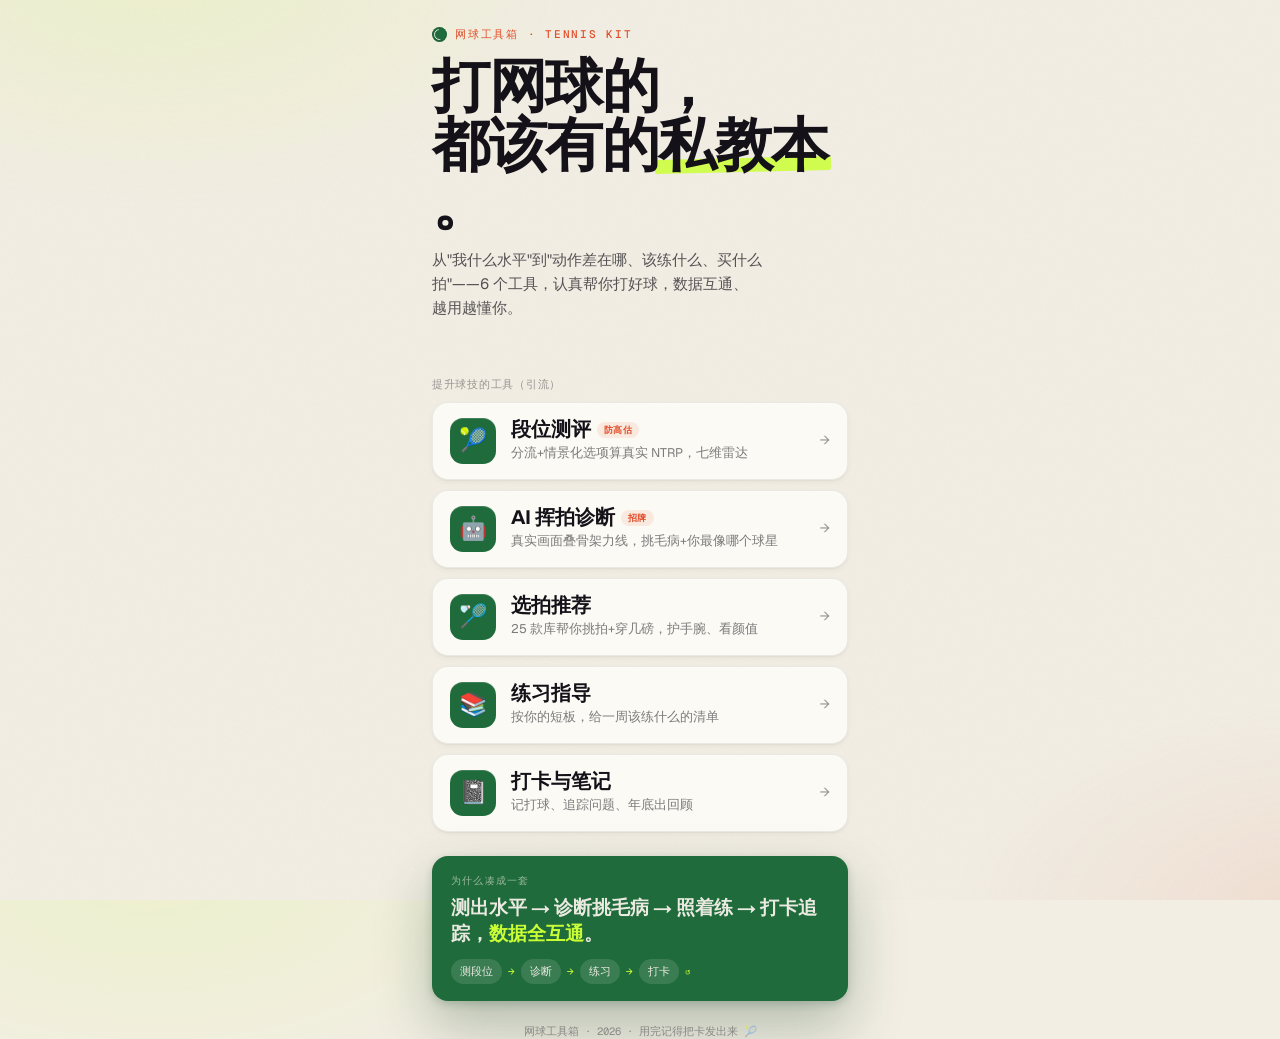
==== commit 0a560e4f: "合并：约球并入主站/play + 段位分动线打通(测评/诊断→约同段位，约球↔工具互通)" ====
--- a/index.html
+++ b/index.html
@@ -47,6 +47,14 @@
       <div class="ar">→</div></div>
   </a>
 
+  <a href="./play/index.html" style="display:block;margin-top:16px;border-radius:18px;overflow:hidden;text-decoration:none;box-shadow:var(--sh-court)">
+    <div style="background:radial-gradient(120% 140% at 82% -20%,var(--court),var(--court-deep) 74%);color:var(--on-court);padding:18px 20px">
+      <div style="font-family:var(--font-mono);font-size:10px;letter-spacing:.14em;text-transform:uppercase;color:var(--ball)">主力 · 同城约球</div>
+      <div style="font-family:var(--font-display);font-weight:800;font-size:25px;color:#fff;margin-top:6px">约球 · 找同段位的人 →</div>
+      <div style="font-size:12.5px;color:var(--on-court-dim);margin-top:5px">按段位 + 深圳就近匹配 · 双打拼场 · 段位榜 · Open Match</div>
+    </div>
+  </a>
+  <div style="margin:22px 0 -2px;font-family:var(--font-mono);font-size:10.5px;letter-spacing:.07em;text-transform:uppercase;color:var(--ink-40)">提升球技的工具（引流）</div>
   <div class="tools">
     <a class="tool" href="./level/index.html"><div class="em">🎾</div><div class="tx"><h3>段位测评<span class="tag">防高估</span></h3><p>分流+情景化选项算真实 NTRP，七维雷达</p></div><div class="ar">→</div></a>
     <a class="tool" href="./swing/index.html"><div class="em">🤖</div><div class="tx"><h3>AI 挥拍诊断<span class="tag">招牌</span></h3><p>真实画面叠骨架力线，挑毛病+你最像哪个球星</p></div><div class="ar">→</div></a>
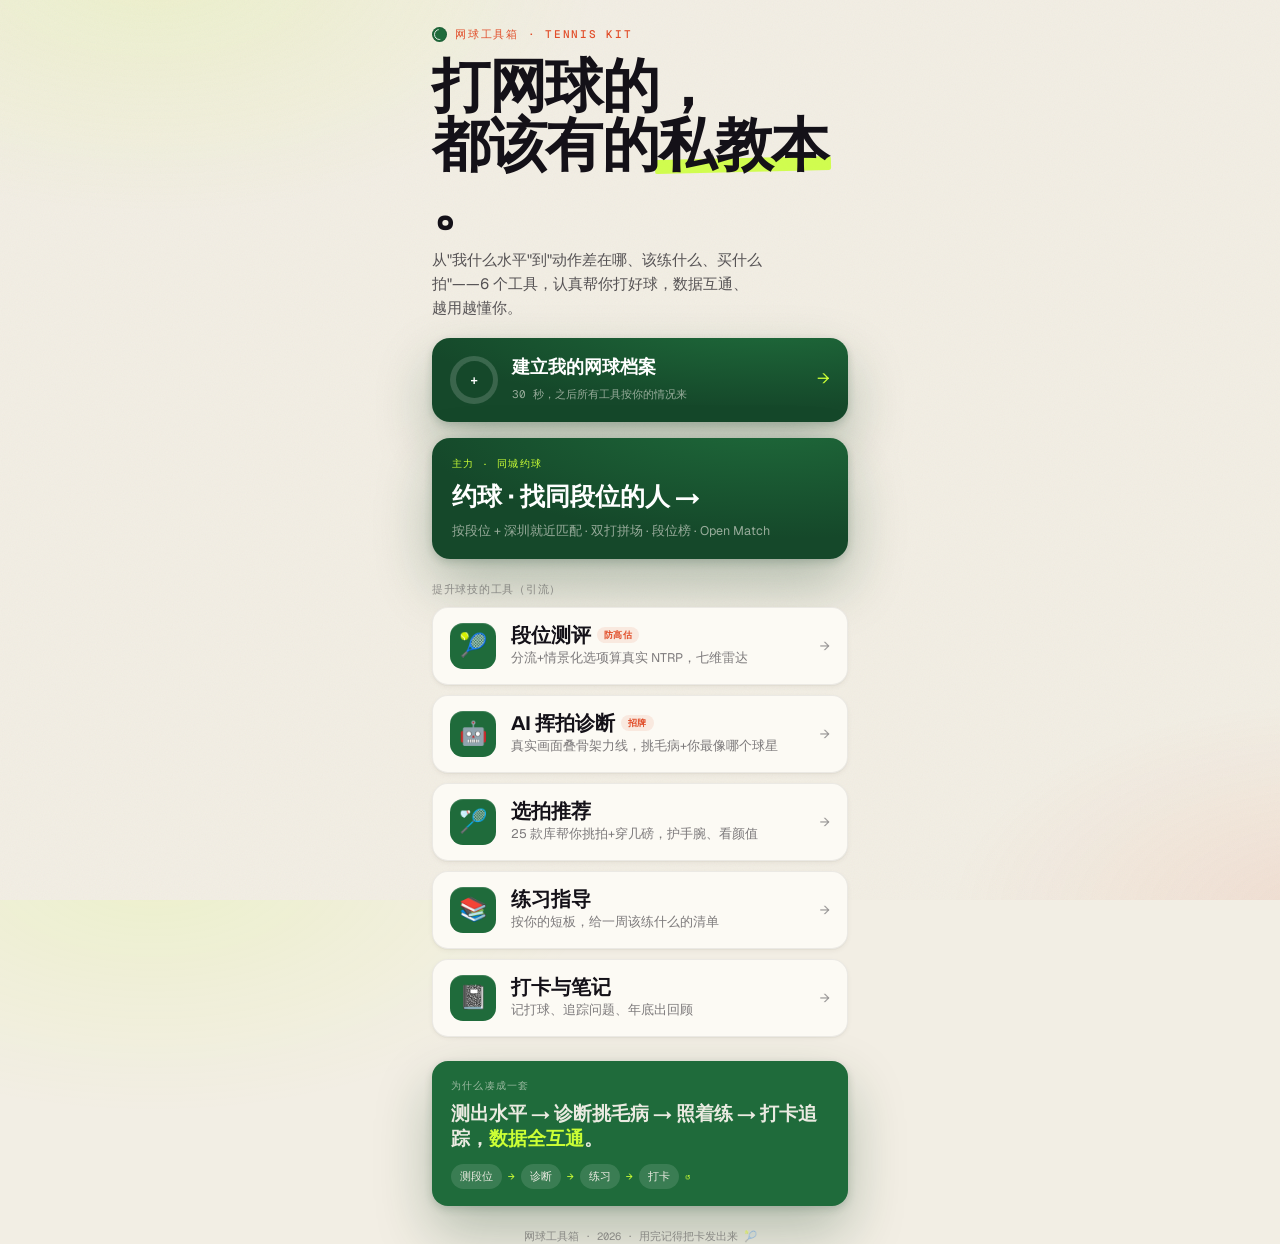
==== commit a1f4f3fd: "修复：首页 .wrap 改 block，档案卡/约球主入口卡不再被 flex 压成 0 高" ====
--- a/index.html
+++ b/index.html
@@ -33,6 +33,7 @@
 .loop .chain{display:flex;align-items:center;gap:6px;margin-top:12px;font-family:var(--font-mono);font-size:11px;color:var(--on-court);flex-wrap:wrap}
 .loop .chain span{background:rgba(255,255,255,.12);padding:4px 9px;border-radius:999px}.loop .chain i{color:var(--ball);font-style:normal}
 .copyfoot{margin-top:22px;font-family:var(--font-mono);font-size:10.5px;color:var(--ink-40);text-align:center}
+.wrap{display:block}/* 首页是滚动列表，不用 flex，否则带 overflow 的卡会被压成 0 高 */
 </style>
 </head>
 <body>
